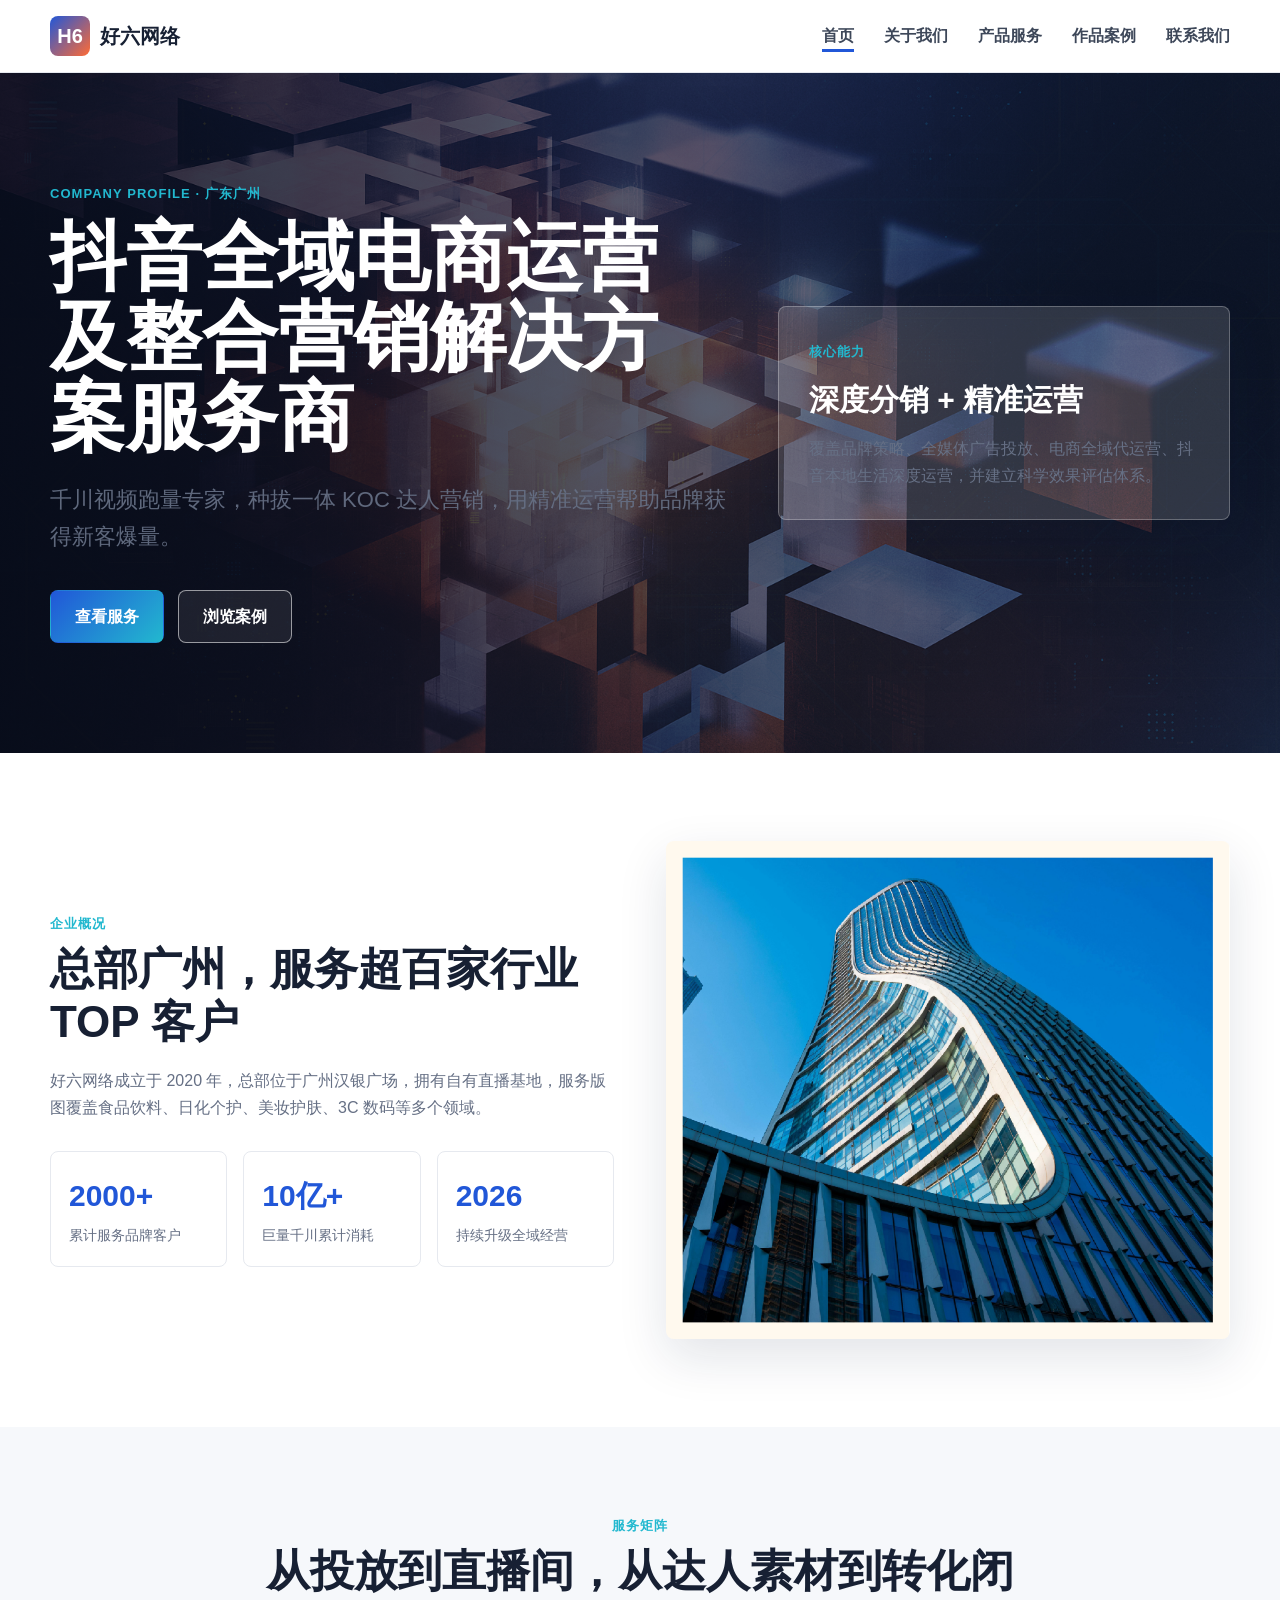
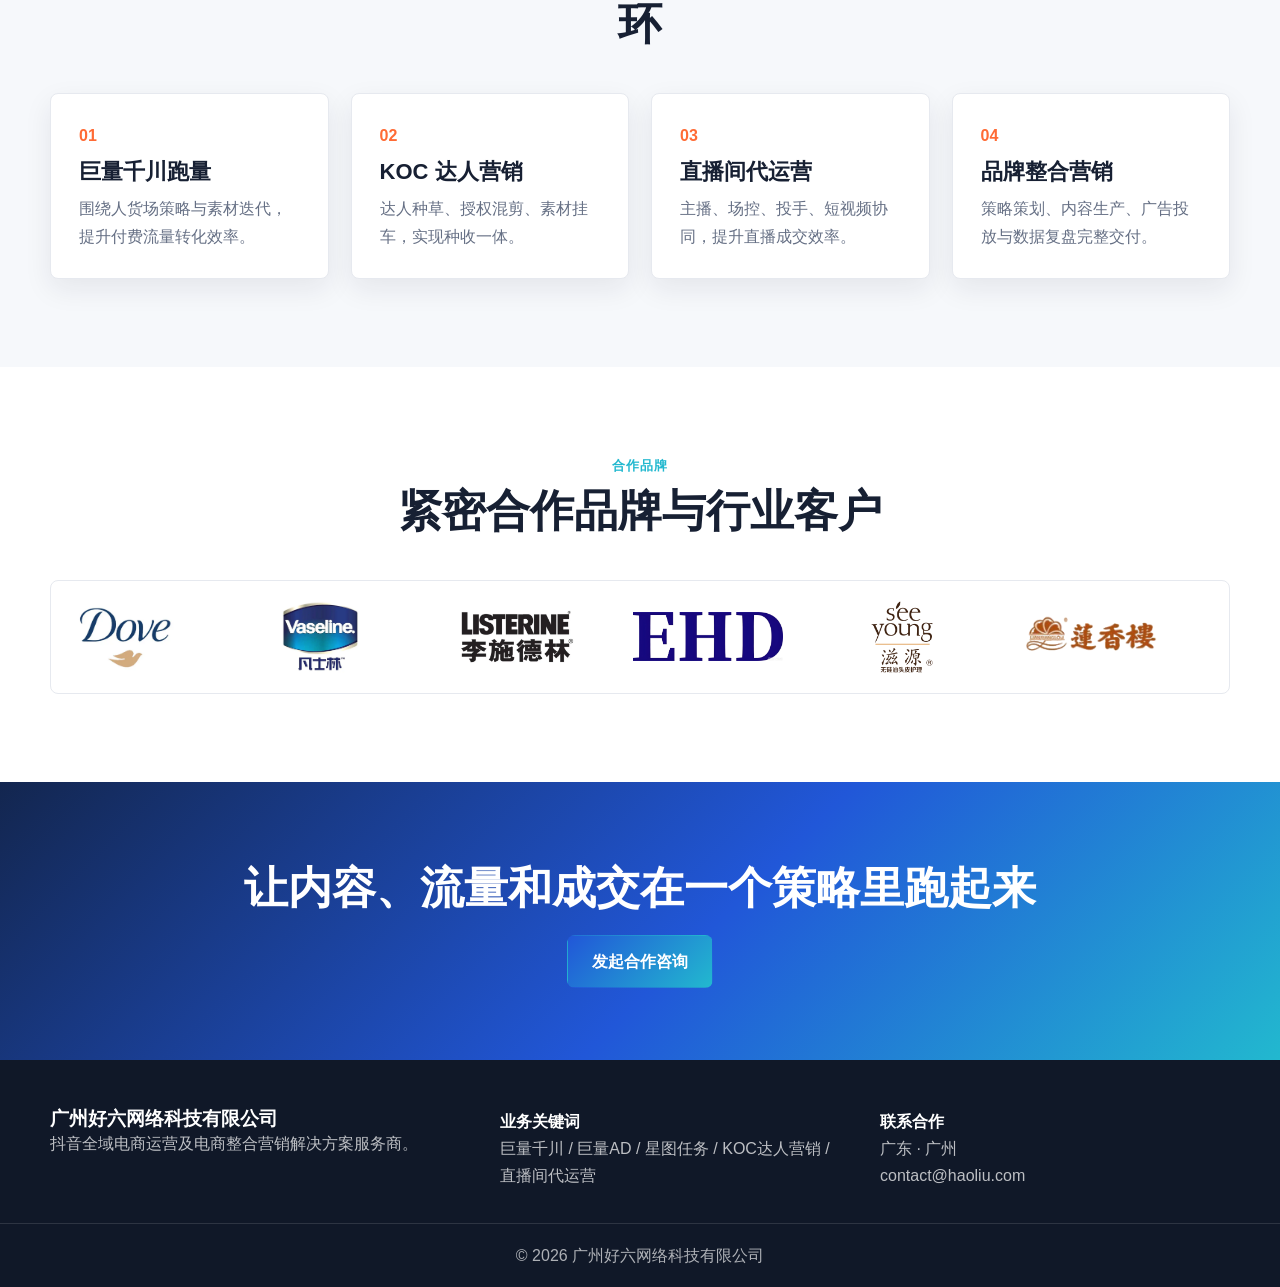
==== index.html @ 9f8b87b6 "更新网站内容" ====
<!DOCTYPE html>
<html lang="zh-CN">
<head>
    <meta charset="UTF-8">
    <meta name="viewport" content="width=device-width, initial-scale=1.0">
    <meta name="description" content="广州好六网络科技有限公司，抖音全域电商运营、巨量千川、KOC达人营销和直播代运营服务商。">
    <title>广州好六网络科技有限公司 - 抖音全域电商运营服务商</title>
    <link rel="stylesheet" href="style.css">
</head>
<body>

    <nav class="navbar">
        <div class="container nav-wrapper">
            <a class="logo" href="index.html">
                <span class="logo-mark">H6</span>
                <span>好六网络</span>
            </a>
            <button class="nav-toggle" aria-label="打开导航">☰</button>
            <ul class="nav-menu"><li><a href="index.html" class="active">首页</a></li>
<li><a href="about.html" class="">关于我们</a></li>
<li><a href="services.html" class="">产品服务</a></li>
<li><a href="cases.html" class="">作品案例</a></li>
<li><a href="contact.html" class="">联系我们</a></li></ul>
        </div>
    </nav>
    

    <header class="hero page-hero" style="--hero-img:url('assets/ppt/slide-01-image-01.jpg')">
        <div class="container hero-grid">
            <div class="hero-copy reveal">
                <p class="eyebrow">Company Profile · 广东广州</p>
                <h1>抖音全域电商运营及整合营销解决方案服务商</h1>
                <p class="hero-lead">千川视频跑量专家，种拔一体 KOC 达人营销，用精准运营帮助品牌获得新客爆量。</p>
                <div class="hero-actions">
                    <a class="btn primary" href="services.html">查看服务</a>
                    <a class="btn ghost" href="cases.html">浏览案例</a>
                </div>
            </div>
            <div class="hero-panel reveal delay-1">
                <span>核心能力</span>
                <strong>深度分销 + 精准运营</strong>
                <p>覆盖品牌策略、全媒体广告投放、电商全域代运营、抖音本地生活深度运营，并建立科学效果评估体系。</p>
            </div>
        </div>
    </header>

    <section class="section">
        <div class="container split">
            <div class="reveal">
                <p class="eyebrow">企业概况</p>
                <h2>总部广州，服务超百家行业 TOP 客户</h2>
                <p>好六网络成立于 2020 年，总部位于广州汉银广场，拥有自有直播基地，服务版图覆盖食品饮料、日化个护、美妆护肤、3C 数码等多个领域。</p>
                <div class="stats-row">
                    <div><strong>2000+</strong><span>累计服务品牌客户</span></div>
                    <div><strong>10亿+</strong><span>巨量千川累计消耗</span></div>
                    <div><strong>2026</strong><span>持续升级全域经营</span></div>
                </div>
            </div>
            <img class="feature-image reveal delay-1" src="assets/ppt/slide-03-image-01.png" alt="广州好六办公所在地">
        </div>
    </section>

    <section class="section muted">
        <div class="container">
            <div class="section-title reveal">
                <p class="eyebrow">服务矩阵</p>
                <h2>从投放到直播间，从达人素材到转化闭环</h2>
            </div>
            <div class="cards four">
                <article class="card reveal"><span>01</span><h3>巨量千川跑量</h3><p>围绕人货场策略与素材迭代，提升付费流量转化效率。</p></article>
                <article class="card reveal delay-1"><span>02</span><h3>KOC 达人营销</h3><p>达人种草、授权混剪、素材挂车，实现种收一体。</p></article>
                <article class="card reveal delay-2"><span>03</span><h3>直播间代运营</h3><p>主播、场控、投手、短视频协同，提升直播成交效率。</p></article>
                <article class="card reveal delay-3"><span>04</span><h3>品牌整合营销</h3><p>策略策划、内容生产、广告投放与数据复盘完整交付。</p></article>
            </div>
        </div>
    </section>

    <section class="section">
        <div class="container">
            <div class="section-title reveal">
                <p class="eyebrow">合作品牌</p>
                <h2>紧密合作品牌与行业客户</h2>
            </div>
            <div class="logo-marquee reveal">
                <div class="logo-track">
                    <img src="assets/ppt/slide-10-image-01.png" alt="合作品牌 Dove">
                    <img src="assets/ppt/slide-10-image-07.png" alt="合作品牌">
                    <img src="assets/ppt/slide-10-image-08.png" alt="合作品牌">
                    <img src="assets/ppt/slide-10-image-10.jpg" alt="合作品牌">
                    <img src="assets/ppt/slide-10-image-17.png" alt="合作品牌">
                    <img src="assets/ppt/slide-10-image-24.png" alt="合作品牌">
                    <img src="assets/ppt/slide-10-image-01.png" alt="合作品牌 Dove">
                    <img src="assets/ppt/slide-10-image-07.png" alt="合作品牌">
                    <img src="assets/ppt/slide-10-image-08.png" alt="合作品牌">
                    <img src="assets/ppt/slide-10-image-10.jpg" alt="合作品牌">
                </div>
            </div>
        </div>
    </section>

    <section class="cta-band">
        <div class="container reveal">
            <h2>让内容、流量和成交在一个策略里跑起来</h2>
            <a class="btn primary" href="contact.html">发起合作咨询</a>
        </div>
    </section>
    

    <footer class="footer">
        <div class="container footer-grid">
            <div>
                <h3>广州好六网络科技有限公司</h3>
                <p>抖音全域电商运营及电商整合营销解决方案服务商。</p>
            </div>
            <div>
                <h4>业务关键词</h4>
                <p>巨量千川 / 巨量AD / 星图任务 / KOC达人营销 / 直播间代运营</p>
            </div>
            <div>
                <h4>联系合作</h4>
                <p>广东 · 广州<br>contact@haoliu.com</p>
            </div>
        </div>
        <div class="footer-bottom">© 2026 广州好六网络科技有限公司</div>
    </footer>
    <script src="script.js"></script>
    
</body>
</html>
---- style.css ----
:root {
    --ink: #172033;
    --muted: #667085;
    --line: #e6e9ef;
    --bg: #f6f8fb;
    --brand: #2157d8;
    --brand-2: #22b8cf;
    --hot: #ff6b35;
    --card: #ffffff;
    --shadow: 0 18px 50px rgba(17, 32, 67, .12);
}
* { box-sizing: border-box; margin: 0; padding: 0; }
body { font-family: "Microsoft YaHei", "PingFang SC", Arial, sans-serif; color: var(--ink); line-height: 1.7; background: #fff; }
img { max-width: 100%; display: block; }
a { color: inherit; text-decoration: none; }
.container { width: min(1180px, calc(100% - 40px)); margin: 0 auto; }
.navbar { position: sticky; top: 0; z-index: 50; background: rgba(255,255,255,.9); backdrop-filter: blur(16px); border-bottom: 1px solid var(--line); }
.nav-wrapper { height: 72px; display: flex; align-items: center; justify-content: space-between; }
.logo { display: inline-flex; align-items: center; gap: 10px; font-weight: 800; font-size: 20px; }
.logo-mark { display: grid; place-items: center; width: 40px; height: 40px; border-radius: 8px; color: #fff; background: linear-gradient(135deg, var(--brand), var(--hot)); }
.nav-menu { display: flex; align-items: center; gap: 30px; list-style: none; color: #3d4759; }
.nav-menu a { position: relative; font-weight: 600; }
.nav-menu a::after { content: ""; position: absolute; left: 0; bottom: -8px; width: 0; height: 3px; background: var(--brand); transition: width .25s ease; }
.nav-menu a:hover::after, .nav-menu a.active::after { width: 100%; }
.nav-toggle { display: none; border: 0; background: #eef3ff; border-radius: 8px; padding: 8px 10px; font-size: 20px; }
.hero { min-height: 680px; display: flex; align-items: center; color: #fff; background-image: linear-gradient(90deg, rgba(6, 12, 28, .86), rgba(8, 24, 58, .48)), var(--hero-img); background-size: cover; background-position: center; overflow: hidden; }
.hero-grid { display: grid; grid-template-columns: 1.2fr .8fr; gap: 50px; align-items: center; }
.hero h1 { font-size: clamp(42px, 6vw, 76px); line-height: 1.05; letter-spacing: 0; margin: 12px 0 24px; }
.hero-lead { max-width: 720px; font-size: 22px; opacity: .92; }
.hero-actions { display: flex; gap: 14px; margin-top: 34px; flex-wrap: wrap; }
.btn { display: inline-flex; align-items: center; justify-content: center; min-height: 46px; padding: 12px 24px; border-radius: 8px; border: 1px solid transparent; font-weight: 800; cursor: pointer; transition: transform .25s ease, box-shadow .25s ease, background .25s ease; }
.btn:hover { transform: translateY(-2px); box-shadow: 0 12px 30px rgba(0,0,0,.18); }
.btn.primary { color: #fff; background: linear-gradient(135deg, var(--brand), var(--brand-2)); }
.btn.ghost { color: #fff; border-color: rgba(255,255,255,.55); background: rgba(255,255,255,.08); }
.hero-panel { padding: 30px; border-radius: 8px; background: rgba(255,255,255,.14); border: 1px solid rgba(255,255,255,.26); box-shadow: var(--shadow); animation: floaty 5s ease-in-out infinite; }
.hero-panel span, .eyebrow { color: var(--brand-2); font-weight: 900; letter-spacing: .08em; text-transform: uppercase; font-size: 13px; }
.hero-panel strong { display: block; font-size: 30px; margin: 10px 0; }
.section { padding: 88px 0; }
.muted { background: var(--bg); }
.section-title { text-align: center; max-width: 760px; margin: 0 auto 42px; }
h1, h2, h3 { line-height: 1.2; letter-spacing: 0; }
h2 { font-size: clamp(28px, 4vw, 44px); margin: 8px 0 18px; }
p { color: var(--muted); }
.split { display: grid; grid-template-columns: 1fr 1fr; gap: 52px; align-items: center; }
.feature-image, .wide-image, .service-row img, .case-row img { border-radius: 8px; box-shadow: var(--shadow); object-fit: cover; }
.feature-image { width: 100%; max-height: 520px; }
.wide-image { width: 100%; max-height: 640px; object-fit: contain; background: #fff; }
.stats-row { display: grid; grid-template-columns: repeat(3, 1fr); gap: 16px; margin-top: 30px; }
.stats-row div { padding: 18px; border-radius: 8px; background: #fff; border: 1px solid var(--line); }
.stats-row strong { display: block; font-size: 30px; color: var(--brand); }
.stats-row span { color: var(--muted); font-size: 14px; }
.cards { display: grid; gap: 22px; }
.cards.four { grid-template-columns: repeat(4, 1fr); }
.cards.three { grid-template-columns: repeat(3, 1fr); }
.card { padding: 28px; border-radius: 8px; background: var(--card); border: 1px solid var(--line); box-shadow: 0 10px 28px rgba(20, 30, 55, .08); transition: transform .25s ease, box-shadow .25s ease; }
.card:hover { transform: translateY(-8px); box-shadow: var(--shadow); }
.card span { color: var(--hot); font-weight: 900; }
.card h3 { margin: 10px 0; font-size: 22px; }
.logo-marquee { overflow: hidden; border: 1px solid var(--line); border-radius: 8px; background: #fff; padding: 20px 0; }
.logo-track { display: flex; align-items: center; gap: 44px; width: max-content; animation: marquee 22s linear infinite; }
.logo-track img { width: 150px; height: 72px; object-fit: contain; filter: saturate(.92); }
.cta-band { padding: 72px 0; color: #fff; background: linear-gradient(135deg, #13264f, #2157d8 55%, #22b8cf); text-align: center; }
.cta-band h2 { margin-bottom: 20px; }
.cta-band p { color: rgba(255,255,255,.82); margin-bottom: 20px; }
.sub-hero { padding: 92px 0; color: #fff; background: linear-gradient(135deg, #111827, #1f4bc2); }
.sub-hero h1 { font-size: clamp(38px, 5vw, 62px); margin: 8px 0 12px; }
.sub-hero p { color: rgba(255,255,255,.84); font-size: 19px; }
.timeline { display: grid; grid-template-columns: repeat(5, 1fr); gap: 16px; }
.timeline-item { padding: 24px; border-radius: 8px; background: #fff; border: 1px solid var(--line); }
.timeline-item b { color: var(--brand); font-size: 24px; }
.image-grid { display: grid; grid-template-columns: repeat(2, 1fr); gap: 24px; align-items: start; }
.image-grid img { width: 100%; border-radius: 8px; box-shadow: var(--shadow); background: #fff; object-fit: contain; }
.image-grid.wide img { min-height: 360px; object-fit: cover; }
.service-stack, .cases-list { display: grid; gap: 42px; }
.service-row, .case-row { display: grid; grid-template-columns: .9fr 1.1fr; gap: 40px; align-items: center; padding: 28px; border: 1px solid var(--line); border-radius: 8px; background: #fff; box-shadow: 0 12px 32px rgba(20,30,55,.08); }
.service-row.reverse, .case-row.reverse { grid-template-columns: 1.1fr .9fr; }
.service-row.reverse img, .case-row.reverse img { order: 2; }
.service-row img { max-height: 520px; width: 100%; }
.case-row img { width: 100%; max-height: 420px; object-fit: contain; background: #f0f3fa; }
.contact-layout { display: grid; grid-template-columns: .9fr 1.1fr; gap: 32px; align-items: start; }
.contact-card, .contact-form { padding: 32px; border-radius: 8px; border: 1px solid var(--line); box-shadow: var(--shadow); background: #fff; }
.contact-card p { margin-top: 14px; }
.contact-form { display: grid; gap: 16px; }
.contact-form label { display: grid; gap: 8px; font-weight: 700; }
.contact-form input, .contact-form textarea { width: 100%; border: 1px solid var(--line); border-radius: 8px; padding: 13px 14px; font: inherit; }
.footer { background: #101828; color: #fff; padding-top: 48px; }
.footer p { color: rgba(255,255,255,.72); }
.footer-grid { display: grid; grid-template-columns: 1.2fr 1fr 1fr; gap: 30px; }
.footer-bottom { margin-top: 34px; padding: 18px; border-top: 1px solid rgba(255,255,255,.12); text-align: center; color: rgba(255,255,255,.66); }
.reveal { opacity: 0; transform: translateY(28px); transition: opacity .75s ease, transform .75s ease; }
.reveal.visible { opacity: 1; transform: translateY(0); }
.delay-1 { transition-delay: .12s; }
.delay-2 { transition-delay: .22s; }
.delay-3 { transition-delay: .32s; }
.shake-on-hover:hover { animation: microShake .35s ease both; }
@keyframes marquee { from { transform: translateX(0); } to { transform: translateX(-50%); } }
@keyframes floaty { 0%,100% { transform: translateY(0); } 50% { transform: translateY(-12px); } }
@keyframes microShake { 0%,100% { transform: translateX(0) translateY(-8px); } 30% { transform: translateX(-2px) translateY(-8px); } 65% { transform: translateX(2px) translateY(-8px); } }
@media (max-width: 900px) {
    .nav-toggle { display: block; }
    .nav-menu { display: none; position: absolute; left: 20px; right: 20px; top: 72px; padding: 18px; border-radius: 8px; background: #fff; box-shadow: var(--shadow); flex-direction: column; align-items: flex-start; }
    .nav-menu.open { display: flex; }
    .hero-grid, .split, .service-row, .service-row.reverse, .case-row, .case-row.reverse, .contact-layout { grid-template-columns: 1fr; }
    .service-row.reverse img, .case-row.reverse img { order: 0; }
    .cards.four, .cards.three, .timeline, .image-grid, .footer-grid, .stats-row { grid-template-columns: 1fr; }
    .hero { min-height: auto; padding: 90px 0; }
}
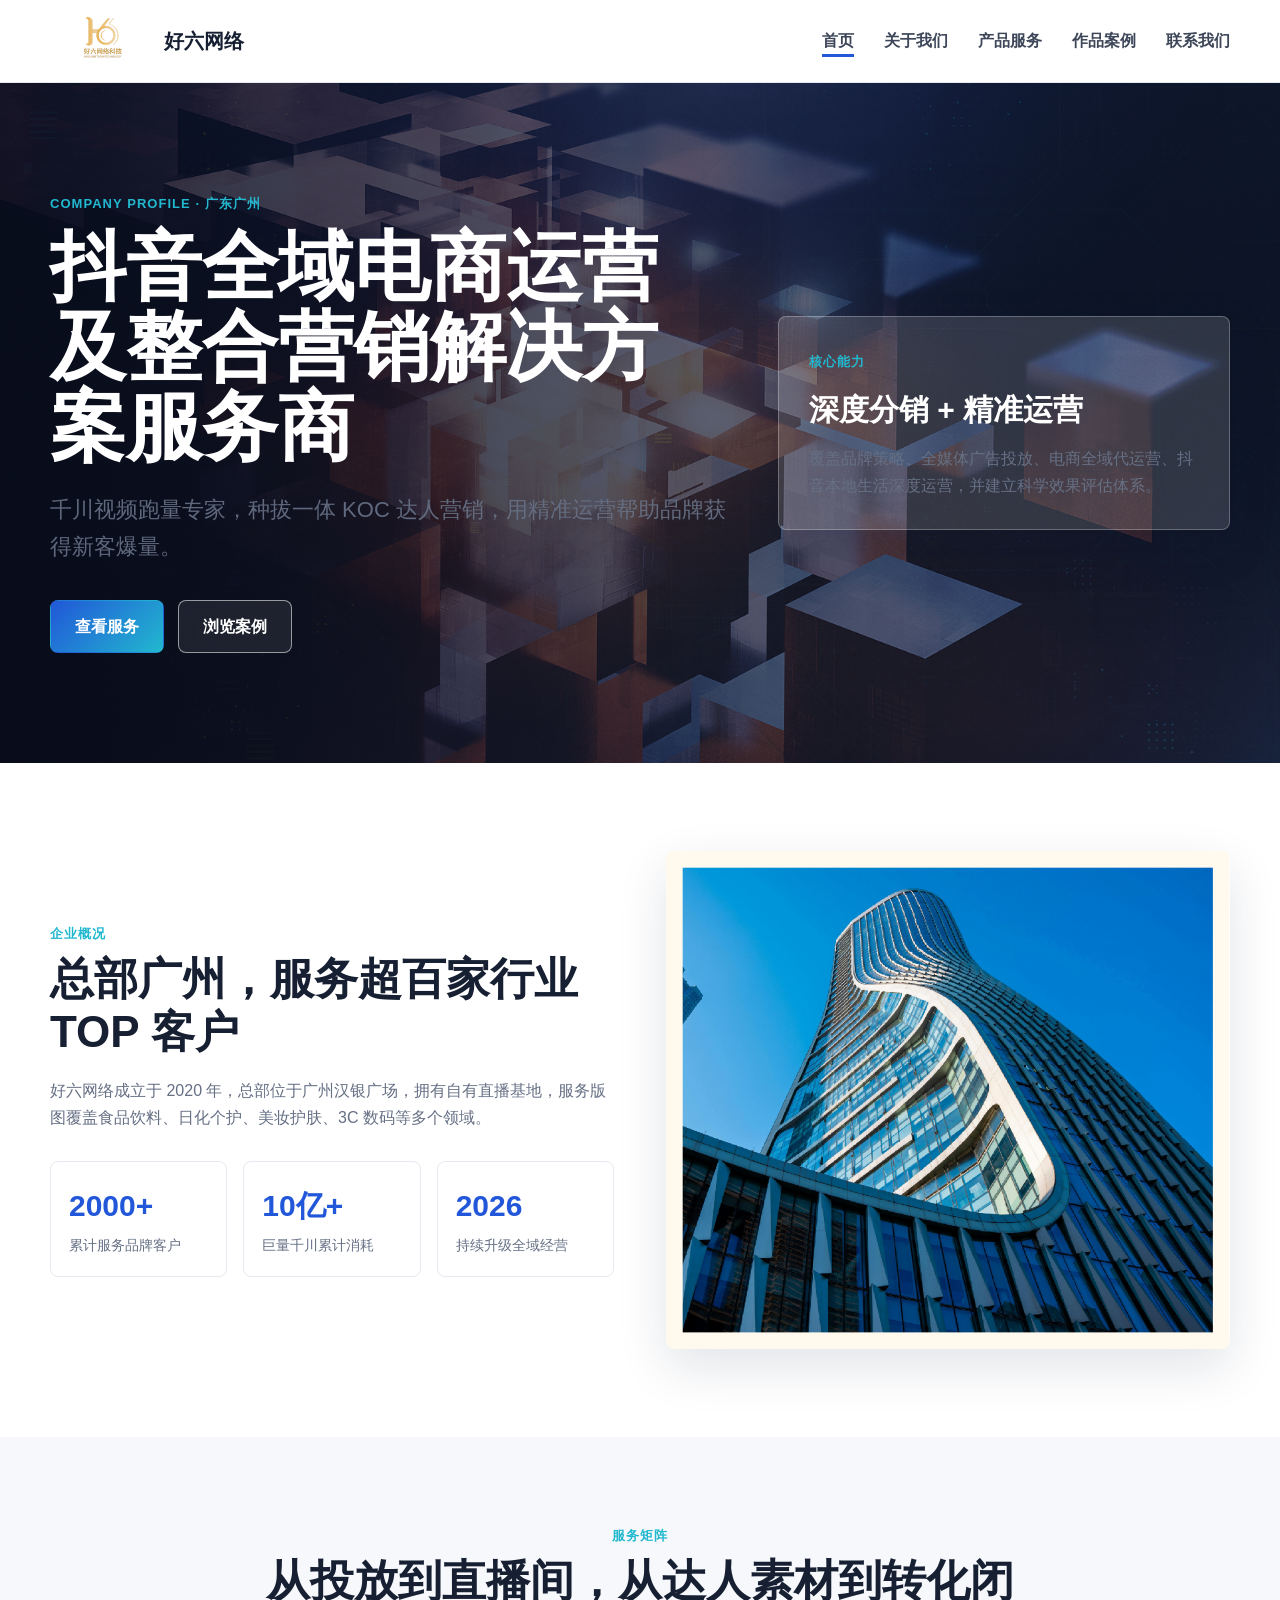
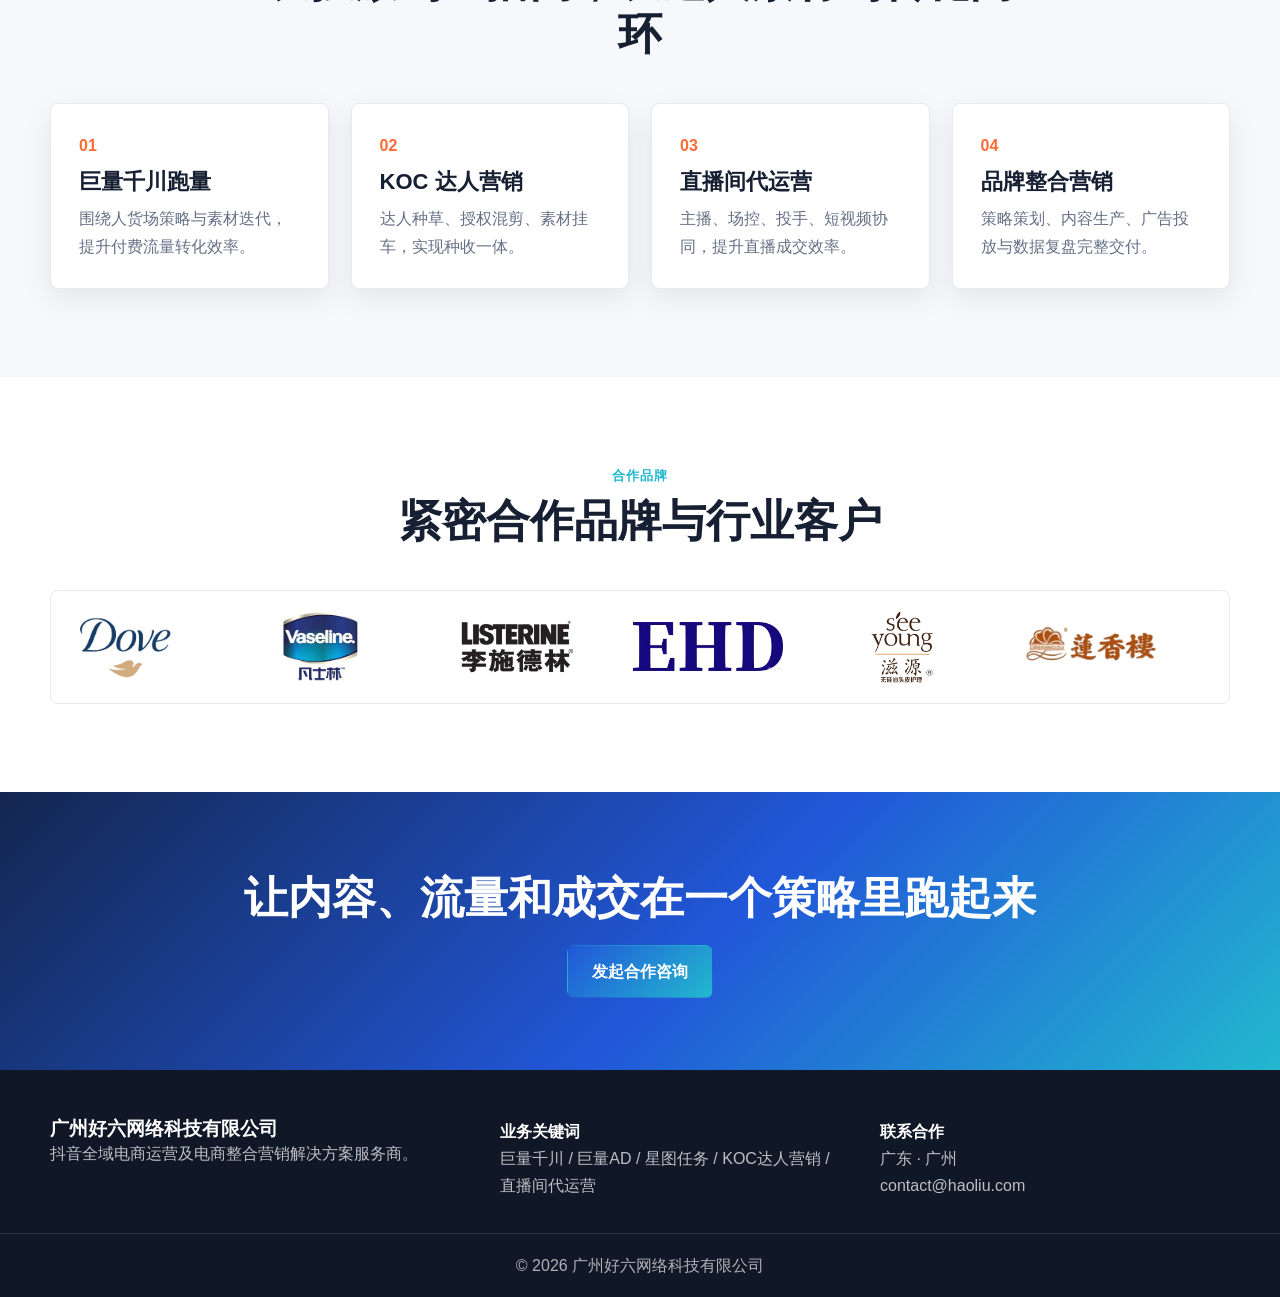
==== commit 20aa403b: "更新网站内容" ====
--- a/index.html
+++ b/index.html
@@ -1,4 +1,4 @@
-<!DOCTYPE html>
+﻿<!DOCTYPE html>
 <html lang="zh-CN">
 <head>
     <meta charset="UTF-8">
@@ -12,7 +12,7 @@
     <nav class="navbar">
         <div class="container nav-wrapper">
             <a class="logo" href="index.html">
-                <span class="logo-mark">H6</span>
+                <img class="logo-mark" src="assets/haoliu-logo.png" alt="好六网络标识">
                 <span>好六网络</span>
             </a>
             <button class="nav-toggle" aria-label="打开导航">☰</button>
@@ -127,3 +127,4 @@
     
 </body>
 </html>
+
--- a/style.css
+++ b/style.css
@@ -15,9 +15,9 @@
 a { color: inherit; text-decoration: none; }
 .container { width: min(1180px, calc(100% - 40px)); margin: 0 auto; }
 .navbar { position: sticky; top: 0; z-index: 50; background: rgba(255,255,255,.9); backdrop-filter: blur(16px); border-bottom: 1px solid var(--line); }
-.nav-wrapper { height: 72px; display: flex; align-items: center; justify-content: space-between; }
+.nav-wrapper { height: 82px; display: flex; align-items: center; justify-content: space-between; }
 .logo { display: inline-flex; align-items: center; gap: 10px; font-weight: 800; font-size: 20px; }
-.logo-mark { display: grid; place-items: center; width: 40px; height: 40px; border-radius: 8px; color: #fff; background: linear-gradient(135deg, var(--brand), var(--hot)); }
+.logo-mark { width: 104px; height: 64px; object-fit: contain; display: block; }
 .nav-menu { display: flex; align-items: center; gap: 30px; list-style: none; color: #3d4759; }
 .nav-menu a { position: relative; font-weight: 600; }
 .nav-menu a::after { content: ""; position: absolute; left: 0; bottom: -8px; width: 0; height: 3px; background: var(--brand); transition: width .25s ease; }
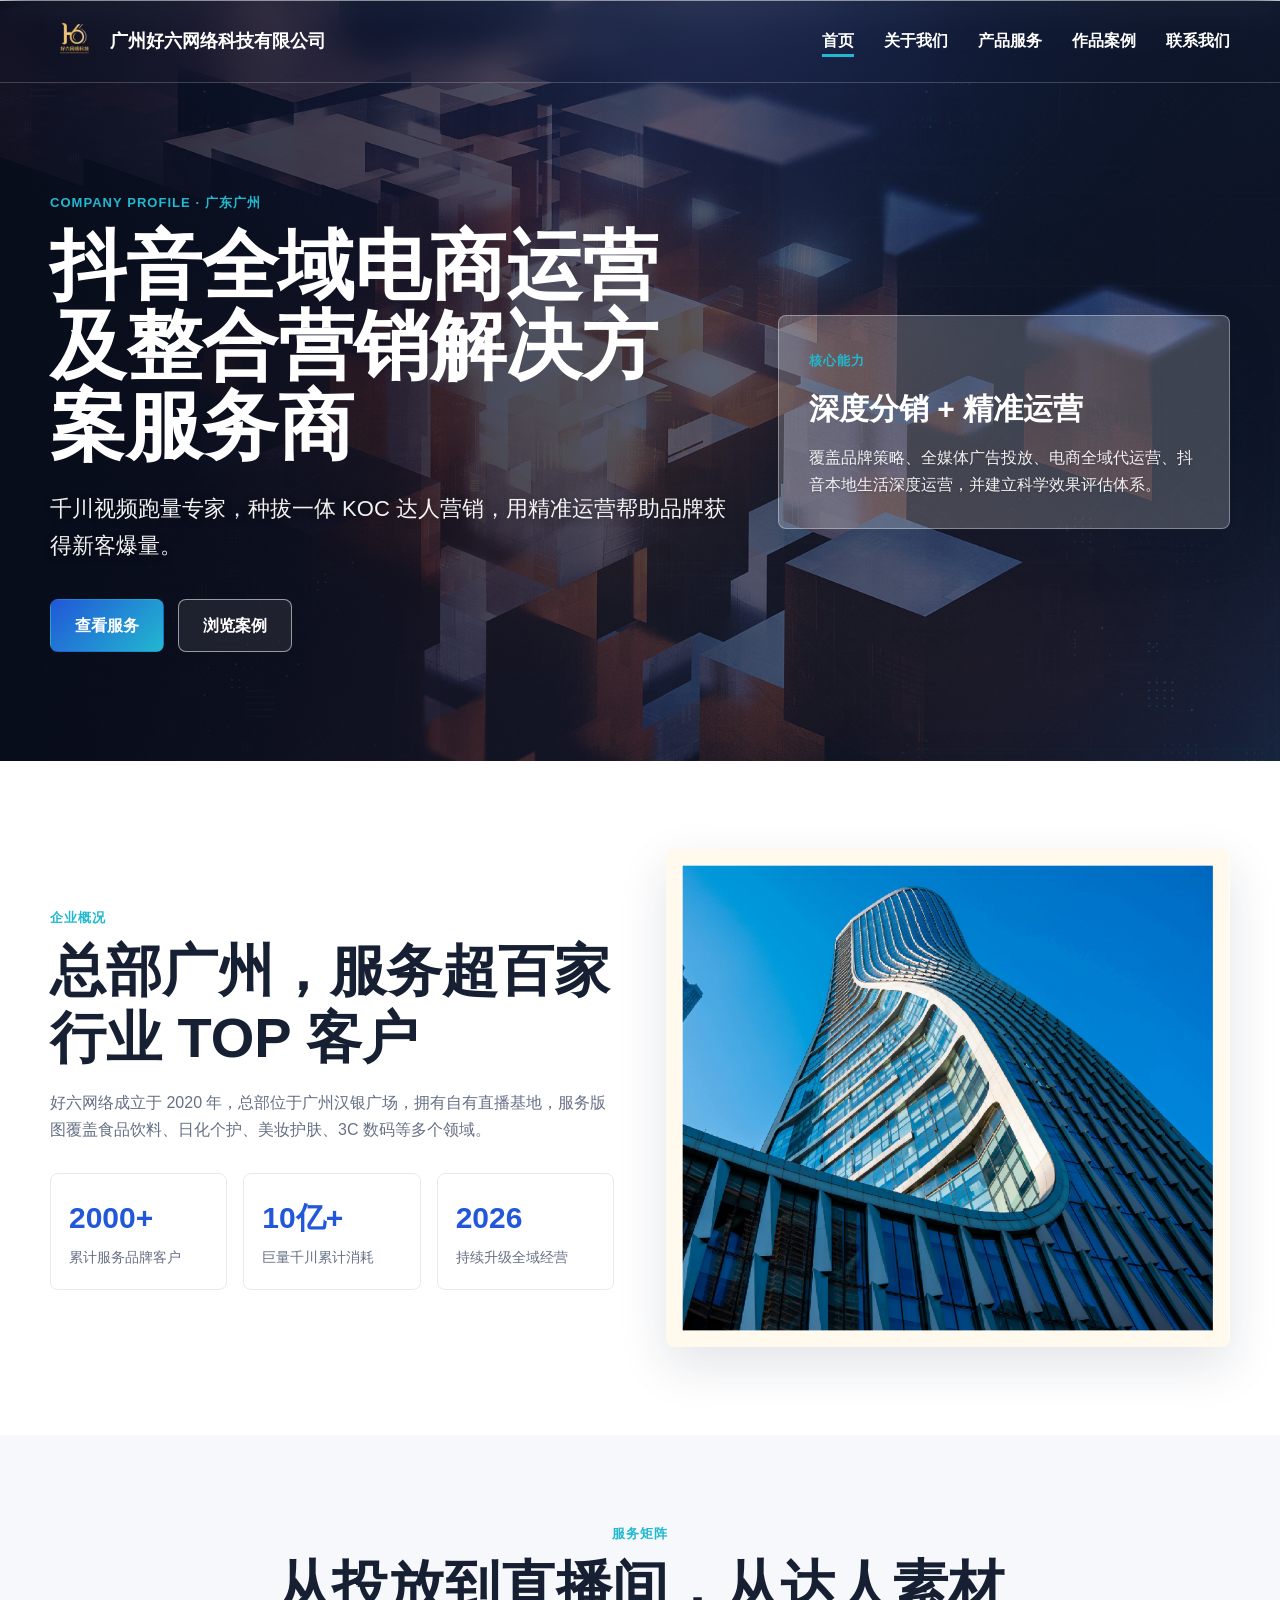
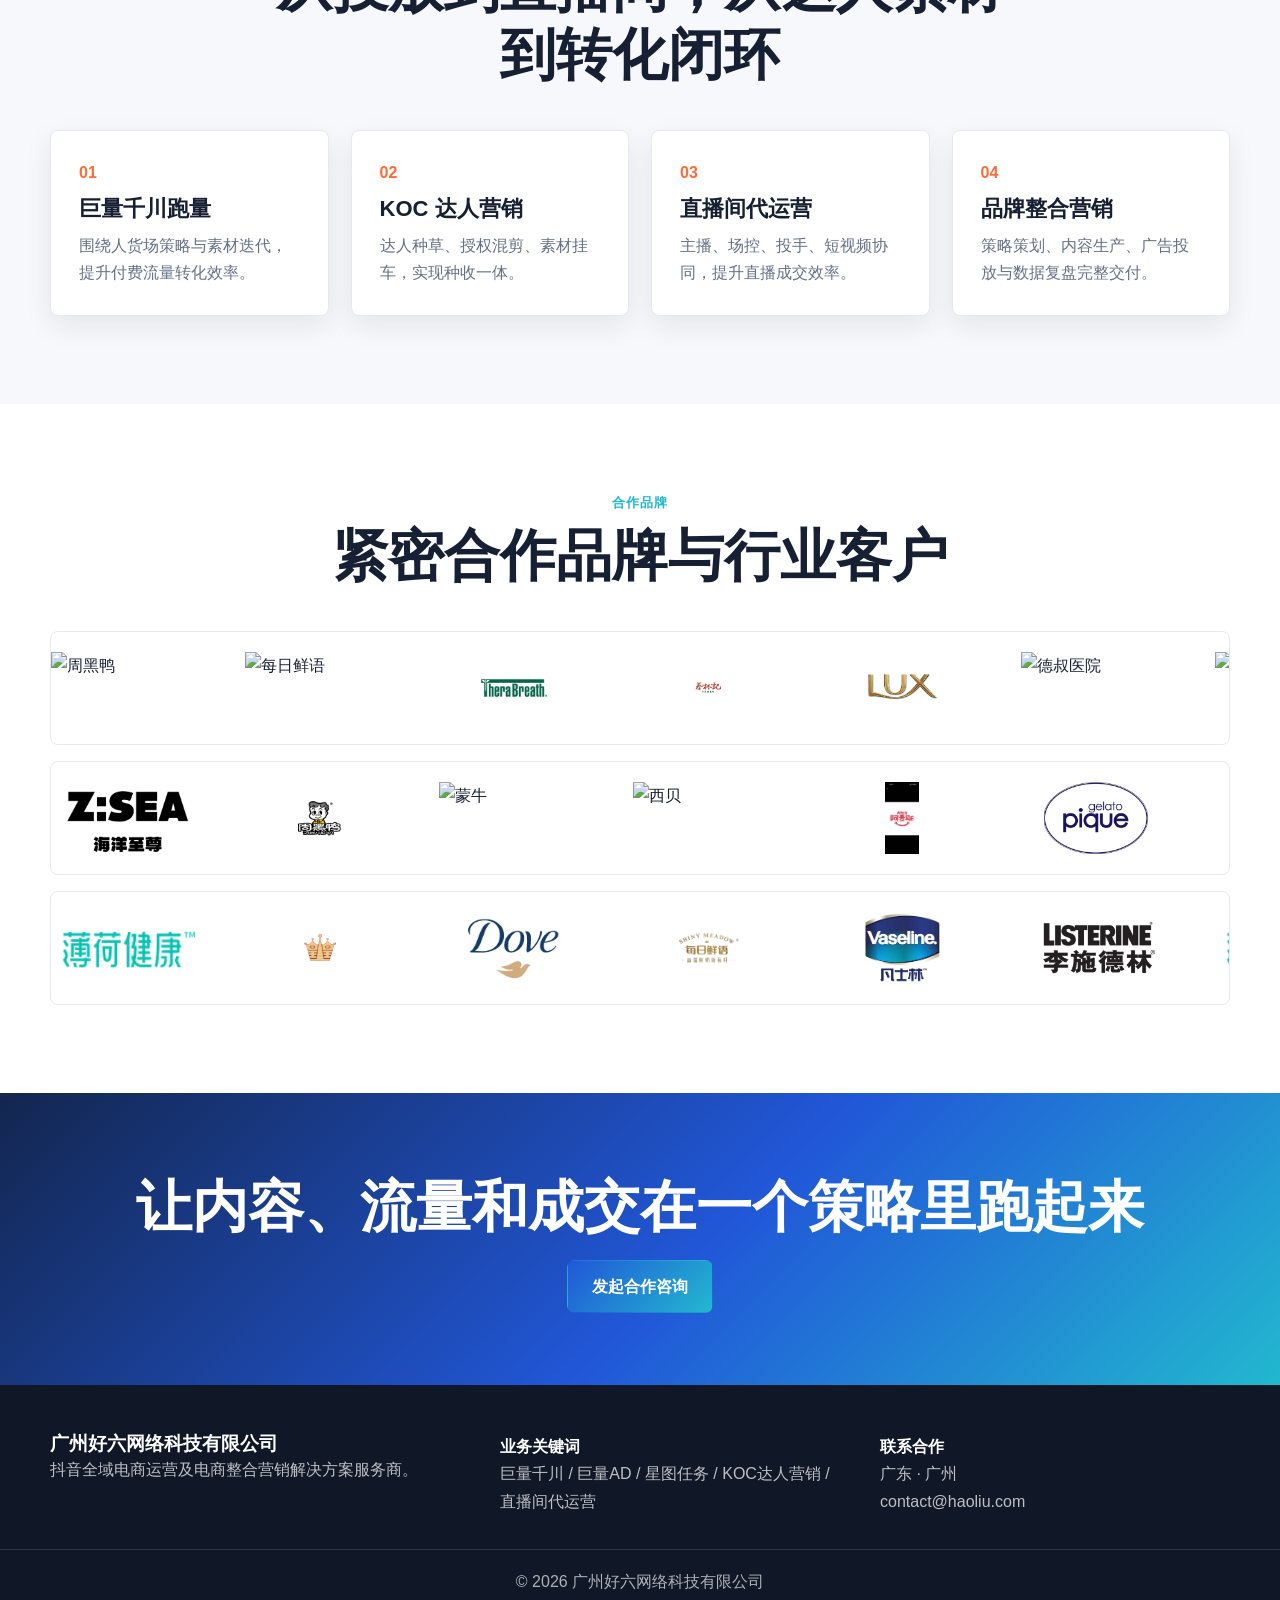
==== commit c9d746dc: "更新网站内容" ====
--- a/index.html
+++ b/index.html
@@ -5,6 +5,7 @@
     <meta name="viewport" content="width=device-width, initial-scale=1.0">
     <meta name="description" content="广州好六网络科技有限公司，抖音全域电商运营、巨量千川、KOC达人营销和直播代运营服务商。">
     <title>广州好六网络科技有限公司 - 抖音全域电商运营服务商</title>
+    <link rel="icon" type="image/png" href="assets/haoliu-logo.png">
     <link rel="stylesheet" href="style.css">
 </head>
 <body>
@@ -13,7 +14,7 @@
         <div class="container nav-wrapper">
             <a class="logo" href="index.html">
                 <img class="logo-mark" src="assets/haoliu-logo.png" alt="好六网络标识">
-                <span>好六网络</span>
+                <span>广州好六网络科技有限公司</span>
             </a>
             <button class="nav-toggle" aria-label="打开导航">☰</button>
             <ul class="nav-menu"><li><a href="index.html" class="active">首页</a></li>
@@ -81,18 +82,48 @@
                 <p class="eyebrow">合作品牌</p>
                 <h2>紧密合作品牌与行业客户</h2>
             </div>
-            <div class="logo-marquee reveal">
-                <div class="logo-track">
-                    <img src="assets/ppt/slide-10-image-01.png" alt="合作品牌 Dove">
-                    <img src="assets/ppt/slide-10-image-07.png" alt="合作品牌">
-                    <img src="assets/ppt/slide-10-image-08.png" alt="合作品牌">
-                    <img src="assets/ppt/slide-10-image-10.jpg" alt="合作品牌">
-                    <img src="assets/ppt/slide-10-image-17.png" alt="合作品牌">
-                    <img src="assets/ppt/slide-10-image-24.png" alt="合作品牌">
-                    <img src="assets/ppt/slide-10-image-01.png" alt="合作品牌 Dove">
-                    <img src="assets/ppt/slide-10-image-07.png" alt="合作品牌">
-                    <img src="assets/ppt/slide-10-image-08.png" alt="合作品牌">
-                    <img src="assets/ppt/slide-10-image-10.jpg" alt="合作品牌">
+            <div class="logo-marquee-container reveal">
+                <div class="logo-marquee">
+                    <div class="logo-track">
+                        <img src="assets/ppt/slide-10-image-02.png" alt="周黑鸭">
+                        <img src="assets/ppt/slide-10-image-03.png" alt="每日鲜语">
+                        <img src="assets/ppt/slide-10-image-04.png" alt="陶陶居">
+                        <img src="assets/ppt/slide-10-image-05.png" alt="广州酒家">
+                        <img src="assets/ppt/slide-10-image-06.png" alt="莲香楼">
+                        <img src="assets/ppt/slide-10-image-25.png" alt="德叔医院">
+                        <img src="assets/ppt/slide-10-image-02.png" alt="周黑鸭">
+                        <img src="assets/ppt/slide-10-image-03.png" alt="每日鲜语">
+                        <img src="assets/ppt/slide-10-image-04.png" alt="陶陶居">
+                        <img src="assets/ppt/slide-10-image-05.png" alt="广州酒家">
+                    </div>
+                </div>
+                <div class="logo-marquee">
+                    <div class="logo-track logo-track-reverse">
+                        <img src="assets/ppt/slide-10-image-09.png" alt="皇冠">
+                        <img src="assets/ppt/slide-10-image-11.png" alt="秦林记">
+                        <img src="assets/ppt/slide-10-image-12.png" alt="蒙牛">
+                        <img src="assets/ppt/slide-10-image-13.png" alt="西贝">
+                        <img src="assets/ppt/slide-10-image-14.png" alt="粤盐">
+                        <img src="assets/ppt/slide-10-image-15.png" alt="阿麦斯">
+                        <img src="assets/ppt/slide-10-image-09.png" alt="皇冠">
+                        <img src="assets/ppt/slide-10-image-11.png" alt="秦林记">
+                        <img src="assets/ppt/slide-10-image-12.png" alt="蒙牛">
+                        <img src="assets/ppt/slide-10-image-13.png" alt="西贝">
+                    </div>
+                </div>
+                <div class="logo-marquee">
+                    <div class="logo-track">
+                        <img src="assets/ppt/slide-10-image-16.png" alt="洁柔">
+                        <img src="assets/ppt/slide-10-image-18.png" alt="薄荷健康">
+                        <img src="assets/ppt/slide-10-image-01.png" alt="Dove">
+                        <img src="assets/ppt/slide-10-image-19.png" alt="ZISEA">
+                        <img src="assets/ppt/slide-10-image-07.png" alt="Vaseline">
+                        <img src="assets/ppt/slide-10-image-08.png" alt="李施德林">
+                        <img src="assets/ppt/slide-10-image-16.png" alt="洁柔">
+                        <img src="assets/ppt/slide-10-image-18.png" alt="薄荷健康">
+                        <img src="assets/ppt/slide-10-image-01.png" alt="Dove">
+                        <img src="assets/ppt/slide-10-image-19.png" alt="ZISEA">
+                    </div>
                 </div>
             </div>
         </div>
--- a/style.css
+++ b/style.css
@@ -14,32 +14,33 @@
 img { max-width: 100%; display: block; }
 a { color: inherit; text-decoration: none; }
 .container { width: min(1180px, calc(100% - 40px)); margin: 0 auto; }
-.navbar { position: sticky; top: 0; z-index: 50; background: rgba(255,255,255,.9); backdrop-filter: blur(16px); border-bottom: 1px solid var(--line); }
+.navbar { position: sticky; top: 0; z-index: 50; background: transparent; backdrop-filter: blur(16px); border-bottom: 1px solid rgba(255,255,255,.2); }
 .nav-wrapper { height: 82px; display: flex; align-items: center; justify-content: space-between; }
-.logo { display: inline-flex; align-items: center; gap: 10px; font-weight: 800; font-size: 20px; }
-.logo-mark { width: 104px; height: 64px; object-fit: contain; display: block; }
-.nav-menu { display: flex; align-items: center; gap: 30px; list-style: none; color: #3d4759; }
+.logo { display: inline-flex; align-items: center; gap: 12px; font-weight: 700; font-size: 18px; color: #fff; }
+.logo-mark { width: 48px; height: 48px; object-fit: contain; display: block; }
+.nav-menu { display: flex; align-items: center; gap: 30px; list-style: none; color: #fff; }
 .nav-menu a { position: relative; font-weight: 600; }
-.nav-menu a::after { content: ""; position: absolute; left: 0; bottom: -8px; width: 0; height: 3px; background: var(--brand); transition: width .25s ease; }
+.nav-menu a::after { content: ""; position: absolute; left: 0; bottom: -8px; width: 0; height: 3px; background: var(--brand-2); transition: width .25s ease; }
 .nav-menu a:hover::after, .nav-menu a.active::after { width: 100%; }
-.nav-toggle { display: none; border: 0; background: #eef3ff; border-radius: 8px; padding: 8px 10px; font-size: 20px; }
-.hero { min-height: 680px; display: flex; align-items: center; color: #fff; background-image: linear-gradient(90deg, rgba(6, 12, 28, .86), rgba(8, 24, 58, .48)), var(--hero-img); background-size: cover; background-position: center; overflow: hidden; }
+.nav-toggle { display: none; border: 0; background: rgba(255,255,255,.2); border-radius: 8px; padding: 8px 10px; font-size: 20px; color: #fff; }
+.hero { min-height: 760px; margin-top: -82px; padding-top: 82px; display: flex; align-items: center; color: #fff; background-image: linear-gradient(90deg, rgba(6, 12, 28, .86), rgba(8, 24, 58, .48)), var(--hero-img); background-size: cover; background-position: center; overflow: hidden; }
 .hero-grid { display: grid; grid-template-columns: 1.2fr .8fr; gap: 50px; align-items: center; }
 .hero h1 { font-size: clamp(42px, 6vw, 76px); line-height: 1.05; letter-spacing: 0; margin: 12px 0 24px; }
-.hero-lead { max-width: 720px; font-size: 22px; opacity: .92; }
+.hero-lead { max-width: 720px; font-size: 22px; opacity: 1; color: rgba(255, 255, 255, 0.95); text-shadow: 0 2px 8px rgba(0, 0, 0, 0.3); }
 .hero-actions { display: flex; gap: 14px; margin-top: 34px; flex-wrap: wrap; }
 .btn { display: inline-flex; align-items: center; justify-content: center; min-height: 46px; padding: 12px 24px; border-radius: 8px; border: 1px solid transparent; font-weight: 800; cursor: pointer; transition: transform .25s ease, box-shadow .25s ease, background .25s ease; }
 .btn:hover { transform: translateY(-2px); box-shadow: 0 12px 30px rgba(0,0,0,.18); }
 .btn.primary { color: #fff; background: linear-gradient(135deg, var(--brand), var(--brand-2)); }
 .btn.ghost { color: #fff; border-color: rgba(255,255,255,.55); background: rgba(255,255,255,.08); }
-.hero-panel { padding: 30px; border-radius: 8px; background: rgba(255,255,255,.14); border: 1px solid rgba(255,255,255,.26); box-shadow: var(--shadow); animation: floaty 5s ease-in-out infinite; }
+.hero-panel { padding: 30px; border-radius: 8px; background: rgba(255,255,255,.2); border: 1px solid rgba(255,255,255,.35); box-shadow: var(--shadow); animation: floaty 5s ease-in-out infinite; }
 .hero-panel span, .eyebrow { color: var(--brand-2); font-weight: 900; letter-spacing: .08em; text-transform: uppercase; font-size: 13px; }
-.hero-panel strong { display: block; font-size: 30px; margin: 10px 0; }
+.hero-panel strong { display: block; font-size: 30px; margin: 10px 0; color: #fff; }
+.hero-panel p { color: rgba(255, 255, 255, 0.92); text-shadow: 0 1px 3px rgba(0, 0, 0, 0.2); }
 .section { padding: 88px 0; }
 .muted { background: var(--bg); }
 .section-title { text-align: center; max-width: 760px; margin: 0 auto 42px; }
 h1, h2, h3 { line-height: 1.2; letter-spacing: 0; }
-h2 { font-size: clamp(28px, 4vw, 44px); margin: 8px 0 18px; }
+h2 { font-size: clamp(36px, 5vw, 56px); margin: 8px 0 18px; font-weight: 700; }
 p { color: var(--muted); }
 .split { display: grid; grid-template-columns: 1fr 1fr; gap: 52px; align-items: center; }
 .feature-image, .wide-image, .service-row img, .case-row img { border-radius: 8px; box-shadow: var(--shadow); object-fit: cover; }
@@ -56,8 +57,10 @@
 .card:hover { transform: translateY(-8px); box-shadow: var(--shadow); }
 .card span { color: var(--hot); font-weight: 900; }
 .card h3 { margin: 10px 0; font-size: 22px; }
+.logo-marquee-container { display: grid; gap: 16px; }
 .logo-marquee { overflow: hidden; border: 1px solid var(--line); border-radius: 8px; background: #fff; padding: 20px 0; }
-.logo-track { display: flex; align-items: center; gap: 44px; width: max-content; animation: marquee 22s linear infinite; }
+.logo-track { display: flex; align-items: center; gap: 44px; width: max-content; animation: marquee 30s linear infinite; }
+.logo-track-reverse { animation: marqueeReverse 30s linear infinite; }
 .logo-track img { width: 150px; height: 72px; object-fit: contain; filter: saturate(.92); }
 .cta-band { padding: 72px 0; color: #fff; background: linear-gradient(135deg, #13264f, #2157d8 55%, #22b8cf); text-align: center; }
 .cta-band h2 { margin-bottom: 20px; }
@@ -94,6 +97,7 @@
 .delay-3 { transition-delay: .32s; }
 .shake-on-hover:hover { animation: microShake .35s ease both; }
 @keyframes marquee { from { transform: translateX(0); } to { transform: translateX(-50%); } }
+@keyframes marqueeReverse { from { transform: translateX(-50%); } to { transform: translateX(0); } }
 @keyframes floaty { 0%,100% { transform: translateY(0); } 50% { transform: translateY(-12px); } }
 @keyframes microShake { 0%,100% { transform: translateX(0) translateY(-8px); } 30% { transform: translateX(-2px) translateY(-8px); } 65% { transform: translateX(2px) translateY(-8px); } }
 @media (max-width: 900px) {
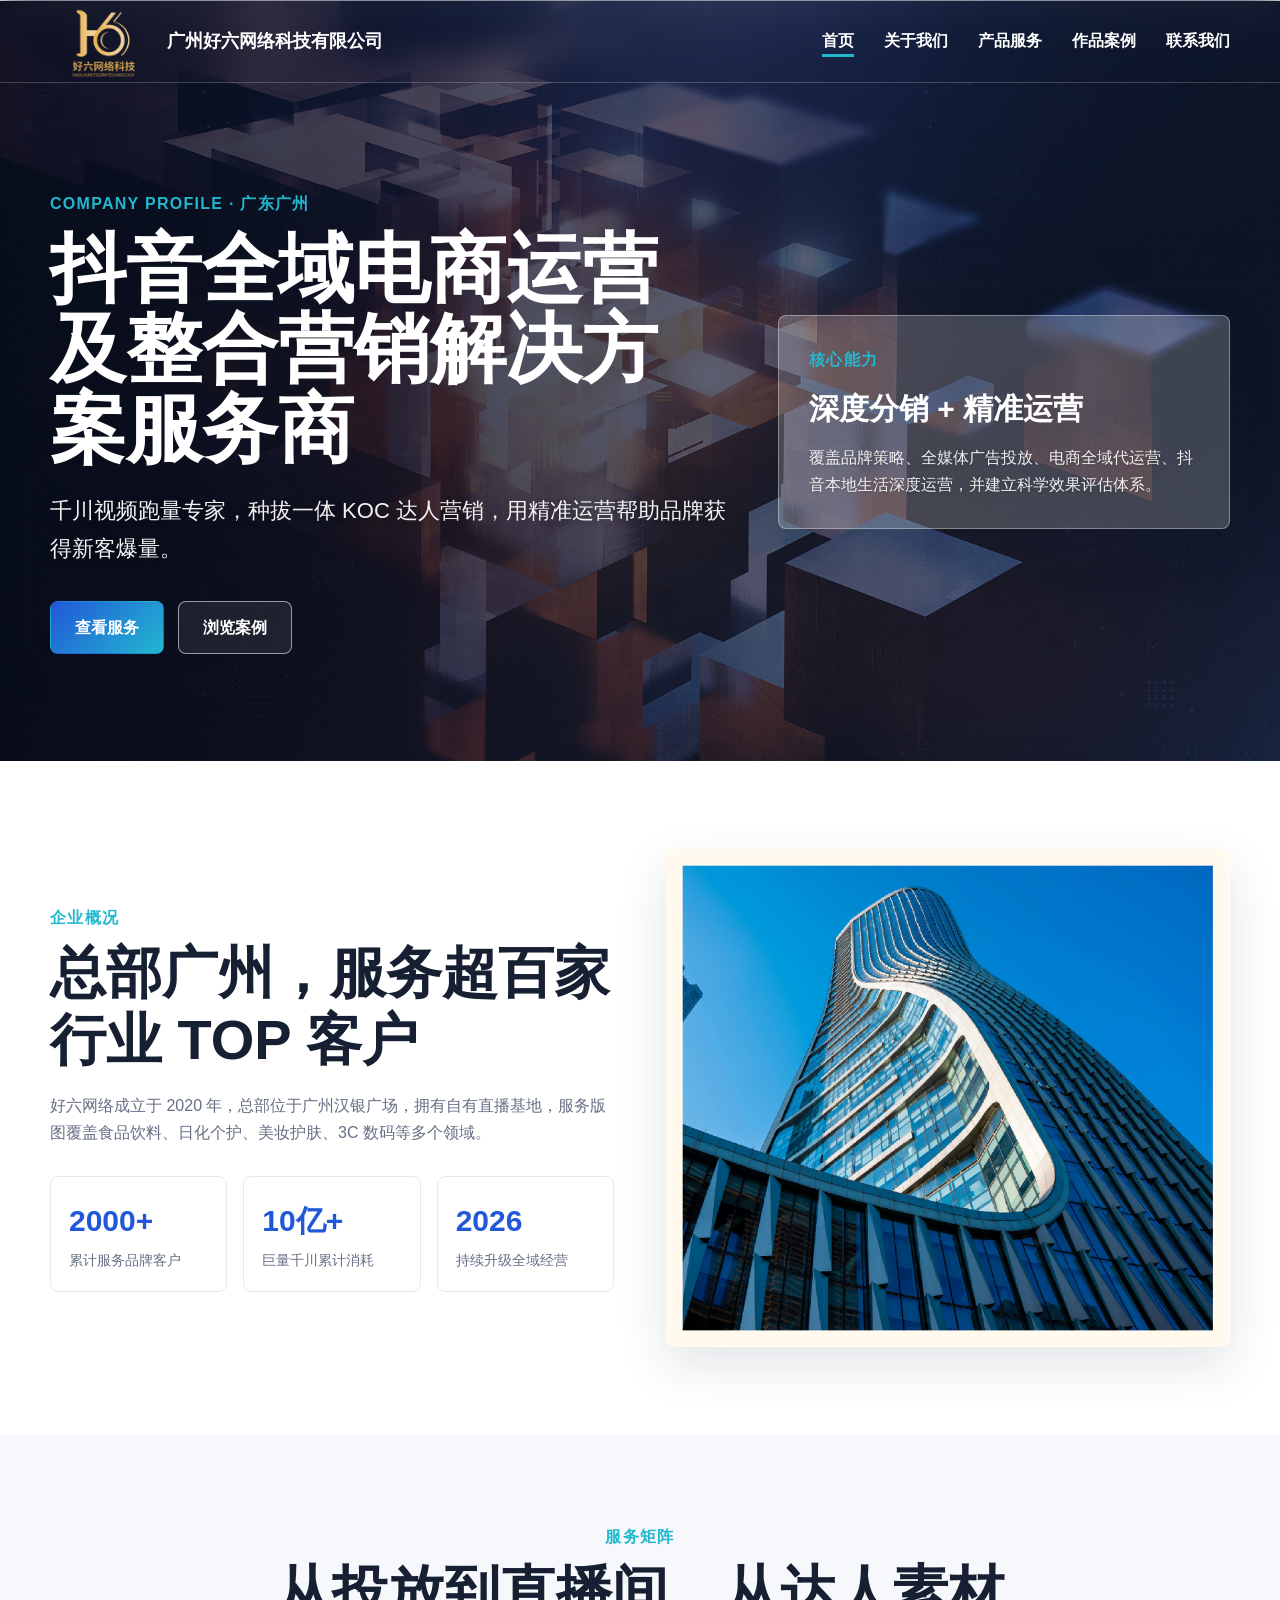
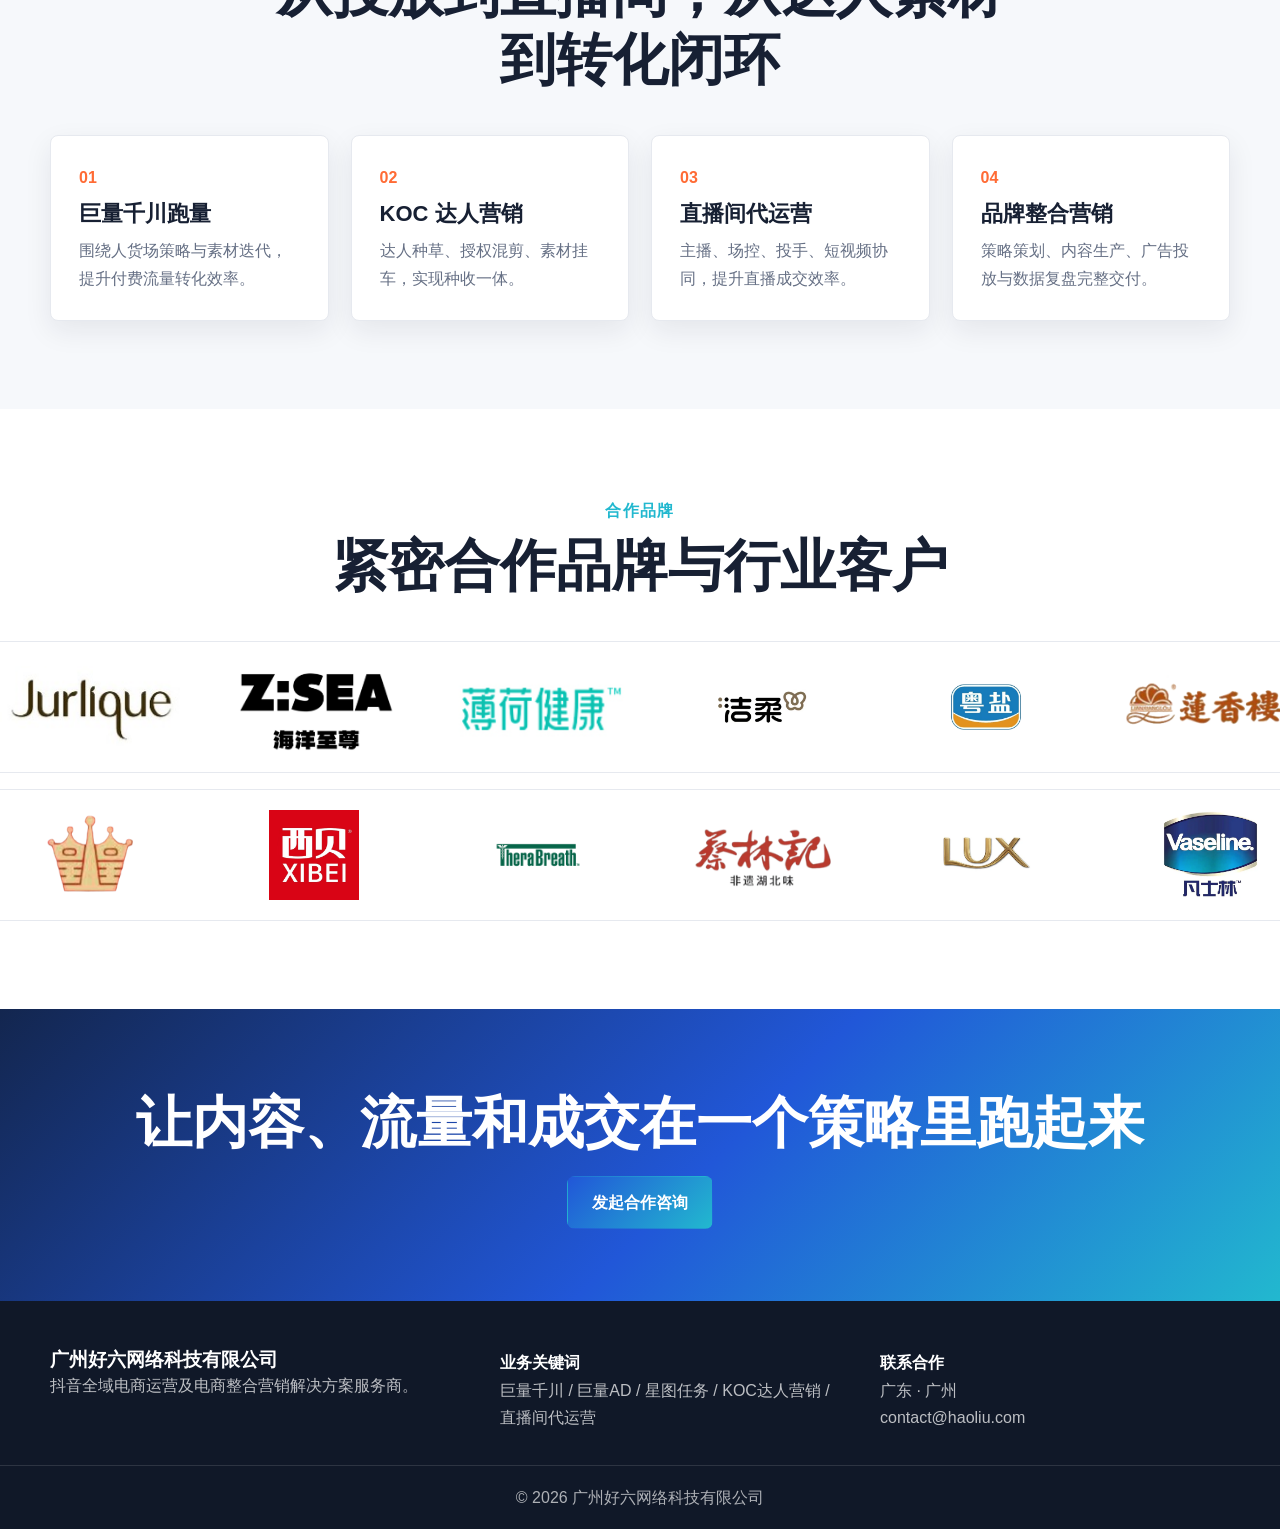
==== commit 205317d1: "更新网站内容" ====
--- a/index.html
+++ b/index.html
@@ -82,48 +82,50 @@
                 <p class="eyebrow">合作品牌</p>
                 <h2>紧密合作品牌与行业客户</h2>
             </div>
-            <div class="logo-marquee-container reveal">
-                <div class="logo-marquee">
-                    <div class="logo-track">
-                        <img src="assets/ppt/slide-10-image-02.png" alt="周黑鸭">
-                        <img src="assets/ppt/slide-10-image-03.png" alt="每日鲜语">
-                        <img src="assets/ppt/slide-10-image-04.png" alt="陶陶居">
-                        <img src="assets/ppt/slide-10-image-05.png" alt="广州酒家">
-                        <img src="assets/ppt/slide-10-image-06.png" alt="莲香楼">
-                        <img src="assets/ppt/slide-10-image-25.png" alt="德叔医院">
-                        <img src="assets/ppt/slide-10-image-02.png" alt="周黑鸭">
-                        <img src="assets/ppt/slide-10-image-03.png" alt="每日鲜语">
-                        <img src="assets/ppt/slide-10-image-04.png" alt="陶陶居">
-                        <img src="assets/ppt/slide-10-image-05.png" alt="广州酒家">
-                    </div>
+        </div>
+        <div class="logo-marquee-container reveal">
+            <div class="logo-marquee">
+                <div class="logo-track">
+                    <img src="assets/ppt/slide-10-image-02.jpg" alt="周黑鸭">
+                    <img src="assets/ppt/slide-10-image-09.png" alt="皇冠">
+                    <img src="assets/ppt/slide-10-image-16.png" alt="洁柔">
+                    <img src="assets/ppt/slide-10-image-03.jpg" alt="每日鲜语">
+                    <img src="assets/ppt/slide-10-image-22.png" alt="秦林记">
+                    <img src="assets/ppt/企业微信截图_17824612364947.png" alt="莲香楼">
+                    <img src="assets/ppt/slide-10-image-02.jpg" alt="周黑鸭">
+                    <img src="assets/ppt/slide-10-image-09.png" alt="皇冠">
+                    <img src="assets/ppt/slide-10-image-16.png" alt="洁柔">
+                    <img src="assets/ppt/slide-10-image-03.jpg" alt="每日鲜语">
+                    <img src="assets/ppt/slide-10-image-22.png" alt="秦林记">
+                    <img src="assets/ppt/企业微信截图_17824612364947.png" alt="莲香楼">
                 </div>
-                <div class="logo-marquee">
-                    <div class="logo-track logo-track-reverse">
-                        <img src="assets/ppt/slide-10-image-09.png" alt="皇冠">
-                        <img src="assets/ppt/slide-10-image-11.png" alt="秦林记">
-                        <img src="assets/ppt/slide-10-image-12.png" alt="蒙牛">
-                        <img src="assets/ppt/slide-10-image-13.png" alt="西贝">
-                        <img src="assets/ppt/slide-10-image-14.png" alt="粤盐">
-                        <img src="assets/ppt/slide-10-image-15.png" alt="阿麦斯">
-                        <img src="assets/ppt/slide-10-image-09.png" alt="皇冠">
-                        <img src="assets/ppt/slide-10-image-11.png" alt="秦林记">
-                        <img src="assets/ppt/slide-10-image-12.png" alt="蒙牛">
-                        <img src="assets/ppt/slide-10-image-13.png" alt="西贝">
-                    </div>
-                </div>
-                <div class="logo-marquee">
-                    <div class="logo-track">
-                        <img src="assets/ppt/slide-10-image-16.png" alt="洁柔">
-                        <img src="assets/ppt/slide-10-image-18.png" alt="薄荷健康">
-                        <img src="assets/ppt/slide-10-image-01.png" alt="Dove">
-                        <img src="assets/ppt/slide-10-image-19.png" alt="ZISEA">
-                        <img src="assets/ppt/slide-10-image-07.png" alt="Vaseline">
-                        <img src="assets/ppt/slide-10-image-08.png" alt="李施德林">
-                        <img src="assets/ppt/slide-10-image-16.png" alt="洁柔">
-                        <img src="assets/ppt/slide-10-image-18.png" alt="薄荷健康">
-                        <img src="assets/ppt/slide-10-image-01.png" alt="Dove">
-                        <img src="assets/ppt/slide-10-image-19.png" alt="ZISEA">
-                    </div>
+            </div>
+            <div class="logo-marquee">
+                <div class="logo-track logo-track-reverse">
+                    <img src="assets/ppt/企业微信截图_17824613389602.png" alt="薄荷健康">
+                    <img src="assets/ppt/slide-10-image-21.jpg" alt="TheraBreath">
+                    <img src="assets/ppt/slide-10-image-04.png" alt="陶陶居">
+                    <img src="assets/ppt/企业微信截图_17824612953314.png" alt="滋源">
+                    <img src="assets/ppt/slide-10-image-06.png" alt="LUX力士">
+                    <img src="assets/ppt/slide-10-image-07.png" alt="Jurlique">
+                    <img src="assets/ppt/slide-10-image-08.png" alt="gelato pique">
+                    <img src="assets/ppt/slide-10-image-10.jpg" alt="Z.SEA海洋至尊">
+                    <img src="assets/ppt/slide-10-image-11.png" alt="Vaseline凡士林">
+                    <img src="assets/ppt/slide-10-image-12.jpg" alt="蒙牛">
+                    <img src="assets/ppt/企业微信截图_17824610432361.png" alt="LISTERINE李施德林">
+                    <img src="assets/ppt/slide-10-image-01.png" alt="Dove">
+                    <img src="assets/ppt/企业微信截图_17824613389602.png" alt="薄荷健康">
+                    <img src="assets/ppt/slide-10-image-21.jpg" alt="TheraBreath">
+                    <img src="assets/ppt/slide-10-image-04.png" alt="陶陶居">
+                    <img src="assets/ppt/企业微信截图_17824612953314.png" alt="滋源">
+                    <img src="assets/ppt/slide-10-image-06.png" alt="LUX力士">
+                    <img src="assets/ppt/slide-10-image-07.png" alt="Jurlique">
+                    <img src="assets/ppt/slide-10-image-08.png" alt="gelato pique">
+                    <img src="assets/ppt/slide-10-image-10.jpg" alt="Z.SEA海洋至尊">
+                    <img src="assets/ppt/slide-10-image-11.png" alt="Vaseline凡士林">
+                    <img src="assets/ppt/slide-10-image-12.jpg" alt="蒙牛">
+                    <img src="assets/ppt/企业微信截图_17824610432361.png" alt="LISTERINE李施德林">
+                    <img src="assets/ppt/slide-10-image-01.png" alt="Dove">
                 </div>
             </div>
         </div>
--- a/style.css
+++ b/style.css
@@ -15,9 +15,14 @@
 a { color: inherit; text-decoration: none; }
 .container { width: min(1180px, calc(100% - 40px)); margin: 0 auto; }
 .navbar { position: sticky; top: 0; z-index: 50; background: transparent; backdrop-filter: blur(16px); border-bottom: 1px solid rgba(255,255,255,.2); }
+.navbar.light { background: rgba(255,255,255,.95); border-bottom: 1px solid var(--line); }
+.navbar.light .logo { color: var(--ink); }
+.navbar.light .nav-menu { color: var(--ink); }
+.navbar.light .nav-menu a::after { background: var(--brand); }
+.navbar.light .nav-toggle { background: #eef3ff; color: var(--ink); }
 .nav-wrapper { height: 82px; display: flex; align-items: center; justify-content: space-between; }
 .logo { display: inline-flex; align-items: center; gap: 12px; font-weight: 700; font-size: 18px; color: #fff; }
-.logo-mark { width: 48px; height: 48px; object-fit: contain; display: block; }
+.logo-mark { width: 105px; height: 105px; object-fit: contain; display: block; transform: translateY(8px); }
 .nav-menu { display: flex; align-items: center; gap: 30px; list-style: none; color: #fff; }
 .nav-menu a { position: relative; font-weight: 600; }
 .nav-menu a::after { content: ""; position: absolute; left: 0; bottom: -8px; width: 0; height: 3px; background: var(--brand-2); transition: width .25s ease; }
@@ -33,7 +38,7 @@
 .btn.primary { color: #fff; background: linear-gradient(135deg, var(--brand), var(--brand-2)); }
 .btn.ghost { color: #fff; border-color: rgba(255,255,255,.55); background: rgba(255,255,255,.08); }
 .hero-panel { padding: 30px; border-radius: 8px; background: rgba(255,255,255,.2); border: 1px solid rgba(255,255,255,.35); box-shadow: var(--shadow); animation: floaty 5s ease-in-out infinite; }
-.hero-panel span, .eyebrow { color: var(--brand-2); font-weight: 900; letter-spacing: .08em; text-transform: uppercase; font-size: 13px; }
+.hero-panel span, .eyebrow { color: var(--brand-2); font-weight: 900; letter-spacing: .08em; text-transform: uppercase; font-size: 16px; }
 .hero-panel strong { display: block; font-size: 30px; margin: 10px 0; color: #fff; }
 .hero-panel p { color: rgba(255, 255, 255, 0.92); text-shadow: 0 1px 3px rgba(0, 0, 0, 0.2); }
 .section { padding: 88px 0; }
@@ -57,11 +62,11 @@
 .card:hover { transform: translateY(-8px); box-shadow: var(--shadow); }
 .card span { color: var(--hot); font-weight: 900; }
 .card h3 { margin: 10px 0; font-size: 22px; }
-.logo-marquee-container { display: grid; gap: 16px; }
-.logo-marquee { overflow: hidden; border: 1px solid var(--line); border-radius: 8px; background: #fff; padding: 20px 0; }
+.logo-marquee-container { display: grid; gap: 16px; width: 100vw; margin-left: calc(-50vw + 50%); }
+.logo-marquee { overflow: hidden; border: 1px solid var(--line); border-left: none; border-right: none; background: #fff; padding: 20px 0; }
 .logo-track { display: flex; align-items: center; gap: 44px; width: max-content; animation: marquee 30s linear infinite; }
 .logo-track-reverse { animation: marqueeReverse 30s linear infinite; }
-.logo-track img { width: 150px; height: 72px; object-fit: contain; filter: saturate(.92); }
+.logo-track img { width: 180px; height: 90px; object-fit: contain; filter: saturate(.92); }
 .cta-band { padding: 72px 0; color: #fff; background: linear-gradient(135deg, #13264f, #2157d8 55%, #22b8cf); text-align: center; }
 .cta-band h2 { margin-bottom: 20px; }
 .cta-band p { color: rgba(255,255,255,.82); margin-bottom: 20px; }
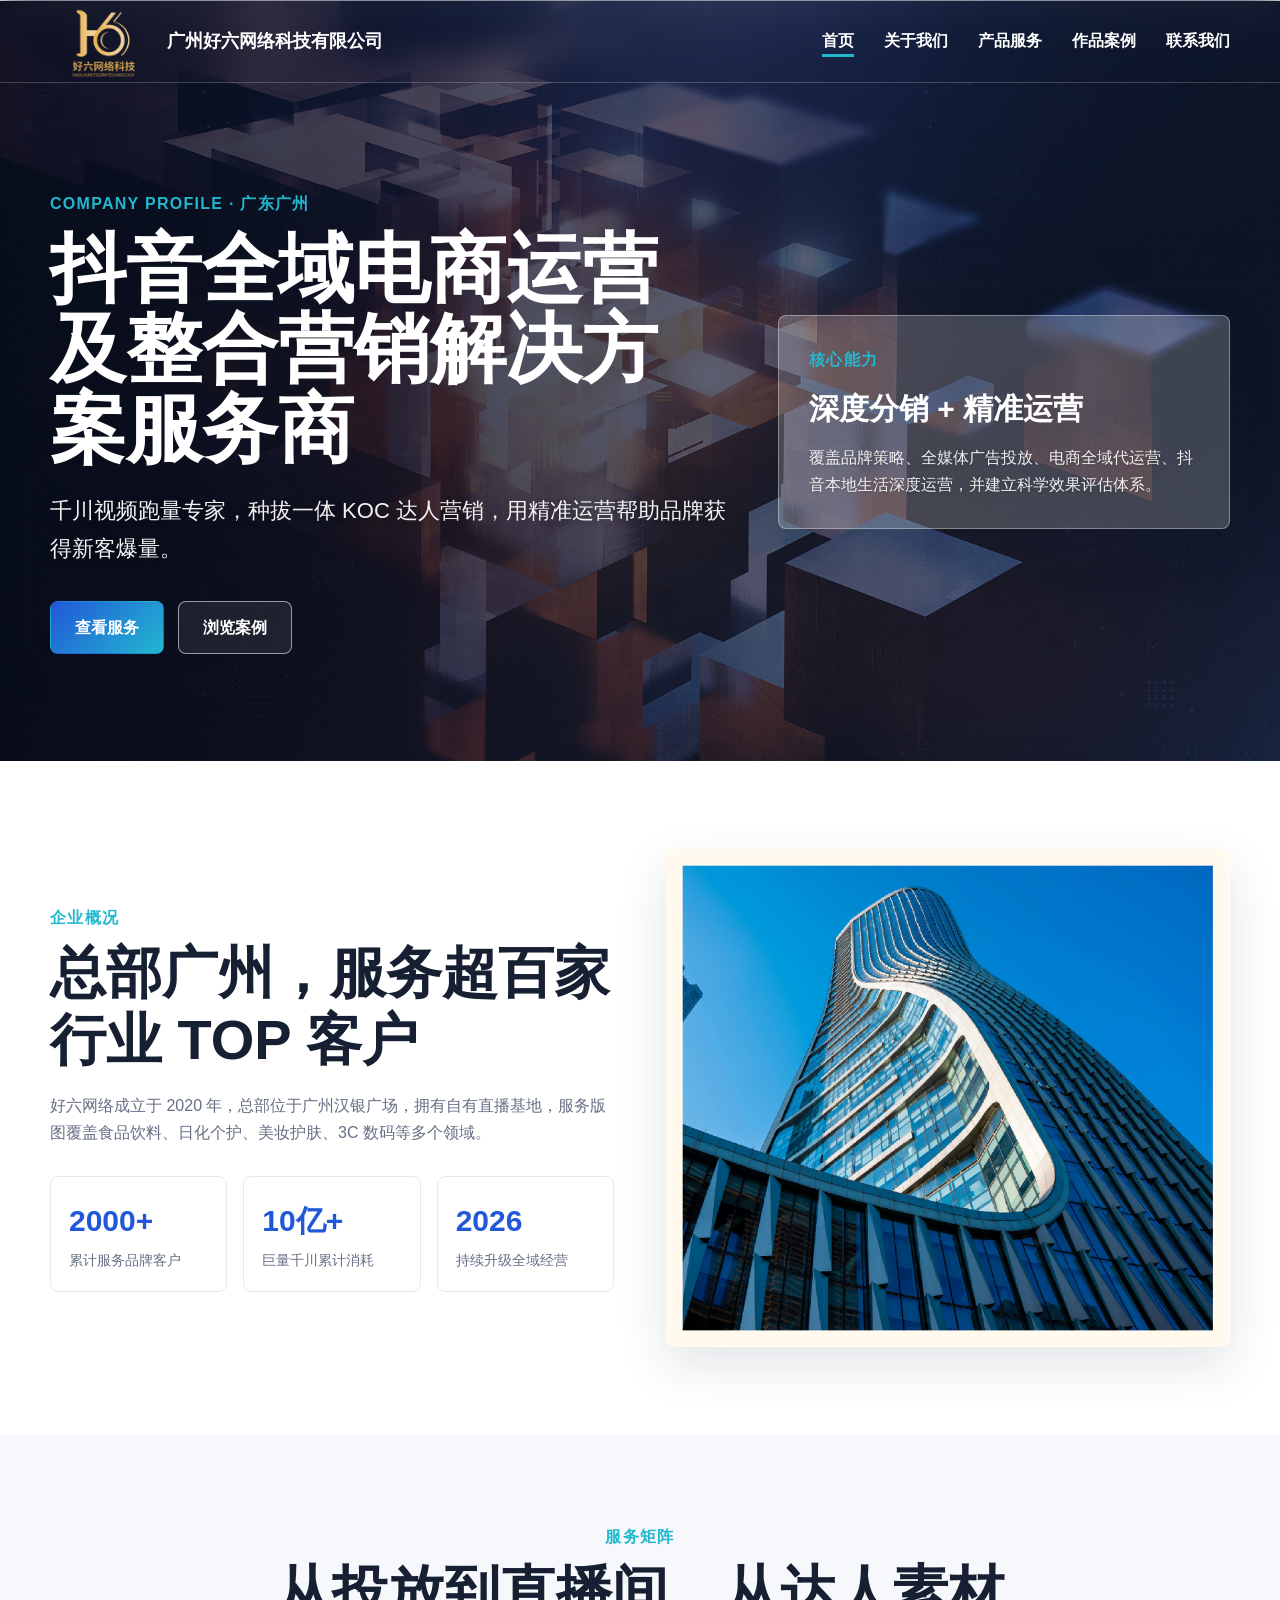
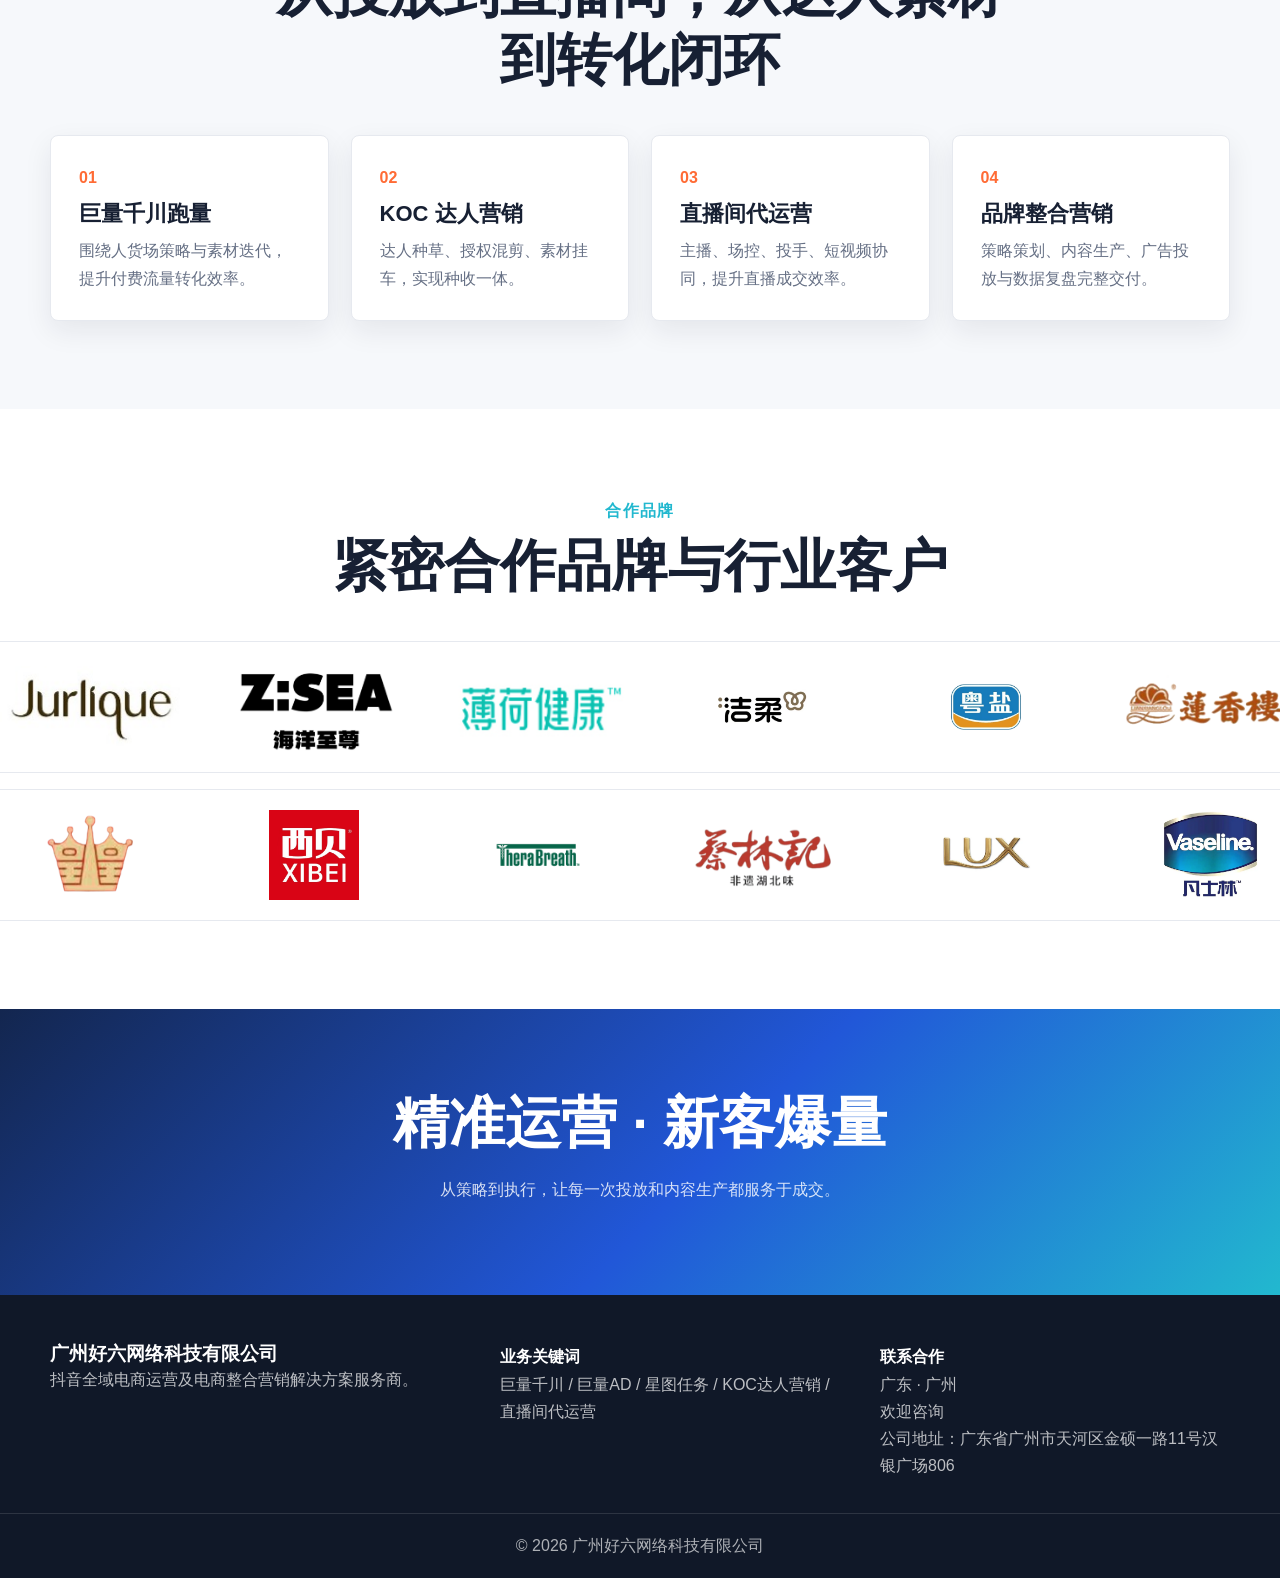
==== commit 37bb5fa7: "更新网站内容" ====
--- a/index.html
+++ b/index.html
@@ -1,4 +1,4 @@
-﻿<!DOCTYPE html>
+<!DOCTYPE html>
 <html lang="zh-CN">
 <head>
     <meta charset="UTF-8">
@@ -130,11 +130,10 @@
             </div>
         </div>
     </section>
-
     <section class="cta-band">
         <div class="container reveal">
-            <h2>让内容、流量和成交在一个策略里跑起来</h2>
-            <a class="btn primary" href="contact.html">发起合作咨询</a>
+            <h2>精准运营 · 新客爆量</h2>
+            <p>从策略到执行，让每一次投放和内容生产都服务于成交。</p>
         </div>
     </section>
     
@@ -151,12 +150,13 @@
             </div>
             <div>
                 <h4>联系合作</h4>
-                <p>广东 · 广州<br>contact@haoliu.com</p>
+                <p>广东 · 广州<br>欢迎咨询</p>
+                <p>公司地址：广东省广州市天河区金硕一路11号汉银广场806</p>
             </div>
         </div>
         <div class="footer-bottom">© 2026 广州好六网络科技有限公司</div>
     </footer>
-    <script src="script.js"></script>
+    <script src="script.js?v=587b051"></script>
     
 </body>
 </html>
--- a/style.css
+++ b/style.css
@@ -1,4 +1,4 @@
-:root {
+﻿:root {
     --ink: #172033;
     --muted: #667085;
     --line: #e6e9ef;
@@ -50,7 +50,11 @@
 .split { display: grid; grid-template-columns: 1fr 1fr; gap: 52px; align-items: center; }
 .feature-image, .wide-image, .service-row img, .case-row img { border-radius: 8px; box-shadow: var(--shadow); object-fit: cover; }
 .feature-image { width: 100%; max-height: 520px; }
+.about-feature-image { max-height: none; height: auto; object-fit: contain; background: #fff; }
 .wide-image { width: 100%; max-height: 640px; object-fit: contain; background: #fff; }
+.organization-panel { padding: 30px; border-radius: 8px; border: 1px solid var(--line); background: #fff; box-shadow: var(--shadow); }
+.organization-panel img { width: 100%; border-radius: 8px; background: #050505; object-fit: contain; }
+.organization-panel p { max-width: 920px; margin: 24px auto 0; text-align: center; font-size: 17px; line-height: 1.85; }
 .stats-row { display: grid; grid-template-columns: repeat(3, 1fr); gap: 16px; margin-top: 30px; }
 .stats-row div { padding: 18px; border-radius: 8px; background: #fff; border: 1px solid var(--line); }
 .stats-row strong { display: block; font-size: 30px; color: var(--brand); }
@@ -79,12 +83,18 @@
 .image-grid { display: grid; grid-template-columns: repeat(2, 1fr); gap: 24px; align-items: start; }
 .image-grid img { width: 100%; border-radius: 8px; box-shadow: var(--shadow); background: #fff; object-fit: contain; }
 .image-grid.wide img { min-height: 360px; object-fit: cover; }
+.stage-grid { display: grid; grid-template-columns: repeat(3, 1fr); gap: 20px; align-items: start; }
+.stage-grid img { width: 100%; border-radius: 8px; box-shadow: var(--shadow); background: #fff; object-fit: contain; }
 .service-stack, .cases-list { display: grid; gap: 42px; }
-.service-row, .case-row { display: grid; grid-template-columns: .9fr 1.1fr; gap: 40px; align-items: center; padding: 28px; border: 1px solid var(--line); border-radius: 8px; background: #fff; box-shadow: 0 12px 32px rgba(20,30,55,.08); }
-.service-row.reverse, .case-row.reverse { grid-template-columns: 1.1fr .9fr; }
+.service-row, .case-row { display: grid; grid-template-columns: .78fr 1.22fr; gap: 40px; align-items: center; padding: 28px; border: 1px solid var(--line); border-radius: 8px; background: #fff; box-shadow: 0 12px 32px rgba(20,30,55,.08); }
+.service-row.reverse, .case-row.reverse { grid-template-columns: 1.22fr .78fr; }
 .service-row.reverse img, .case-row.reverse img { order: 2; }
 .service-row img { max-height: 520px; width: 100%; }
 .case-row img { width: 100%; max-height: 420px; object-fit: contain; background: #f0f3fa; }
+.case-media { display: grid; gap: 18px; }
+.case-media img { width: 100%; max-height: none; border-radius: 8px; background: #f0f3fa; object-fit: contain; }
+.case-image-large { width: min(620px, 100%); justify-self: end; }
+.case-media-stack { grid-template-columns: 1fr; align-items: center; }
 .contact-layout { display: grid; grid-template-columns: .9fr 1.1fr; gap: 32px; align-items: start; }
 .contact-card, .contact-form { padding: 32px; border-radius: 8px; border: 1px solid var(--line); box-shadow: var(--shadow); background: #fff; }
 .contact-card p { margin-top: 14px; }
@@ -111,6 +121,39 @@
     .nav-menu.open { display: flex; }
     .hero-grid, .split, .service-row, .service-row.reverse, .case-row, .case-row.reverse, .contact-layout { grid-template-columns: 1fr; }
     .service-row.reverse img, .case-row.reverse img { order: 0; }
-    .cards.four, .cards.three, .timeline, .image-grid, .footer-grid, .stats-row { grid-template-columns: 1fr; }
+    .cards.four, .cards.three, .timeline, .image-grid, .stage-grid, .footer-grid, .stats-row { grid-template-columns: 1fr; }
     .hero { min-height: auto; padding: 90px 0; }
+    .organization-panel { padding: 16px; }
+    .organization-panel p { text-align: left; font-size: 15px; }
+    .case-media-stack { grid-template-columns: 1fr; }
 }
+.scope-cards { align-items: stretch; }
+.scope-cards .card { display: flex; flex-direction: column; min-height: 260px; }
+.scope-cards .card p { margin-bottom: 16px; }
+.scope-detail-list { display: grid; gap: 7px; margin: auto 0 0; padding: 0; list-style: none; }
+.scope-detail-list li { color: #344054; font-size: 14px; line-height: 1.45; }
+.scope-detail-list li::before { content: "•"; margin-right: 6px; color: var(--brand-2); font-weight: 900; }
+@media (max-width: 900px) {
+    .scope-cards .card { min-height: auto; }
+}
+.service-scope-first { padding-top: 76px; }
+.operation-methods-section { background: #fff; padding-top: 64px; padding-bottom: 64px; }
+.operation-method-layout { width: min(980px, 100%); margin: 0 auto; display: grid; grid-template-columns: 1fr; gap: 24px; align-items: stretch; }
+.operation-method-card { display: grid; grid-template-rows: auto 1fr; overflow: hidden; border: 1px solid var(--line); border-radius: 8px; background: #fff; box-shadow: 0 12px 32px rgba(20,30,55,.08); }
+.operation-method-card > img { width: 100%; max-height: 360px; aspect-ratio: 16 / 8; object-fit: cover; background: #f0f3fa; }
+.operation-method-card > div:not(.stage-strip) { padding: 24px 28px; }
+.operation-method-card h3 { margin: 8px 0 14px; color: var(--ink); font-size: clamp(28px, 3vw, 42px); line-height: 1.18; }
+.operation-method-card p:not(.eyebrow) { font-size: 17px; line-height: 1.9; }
+.stage-strip { display: grid; grid-template-columns: repeat(3, minmax(0, 1fr)); gap: 14px; padding: 12px 18px 20px; align-items: center; justify-items: center; }
+.stage-strip img { width: 100%; max-width: 270px; height: auto; border-radius: 8px; box-shadow: 0 8px 20px rgba(20,30,55,.10); background: #f0f3fa; object-fit: contain; object-position: top center; }
+@media (max-width: 900px) {
+    .operation-method-layout, .stage-strip { grid-template-columns: 1fr; }
+    .operation-method-card > div:not(.stage-strip) { padding: 24px; }
+}
+
+.restaurant-case.case-row.reverse { grid-template-columns: .75fr 1.25fr; }
+.restaurant-case .case-media { justify-items: stretch; }
+.restaurant-case .case-image-large { width: 100%; max-width: none; justify-self: stretch; }
+@media (max-width: 900px) {
+    .restaurant-case.case-row.reverse { grid-template-columns: 1fr; }
+}
